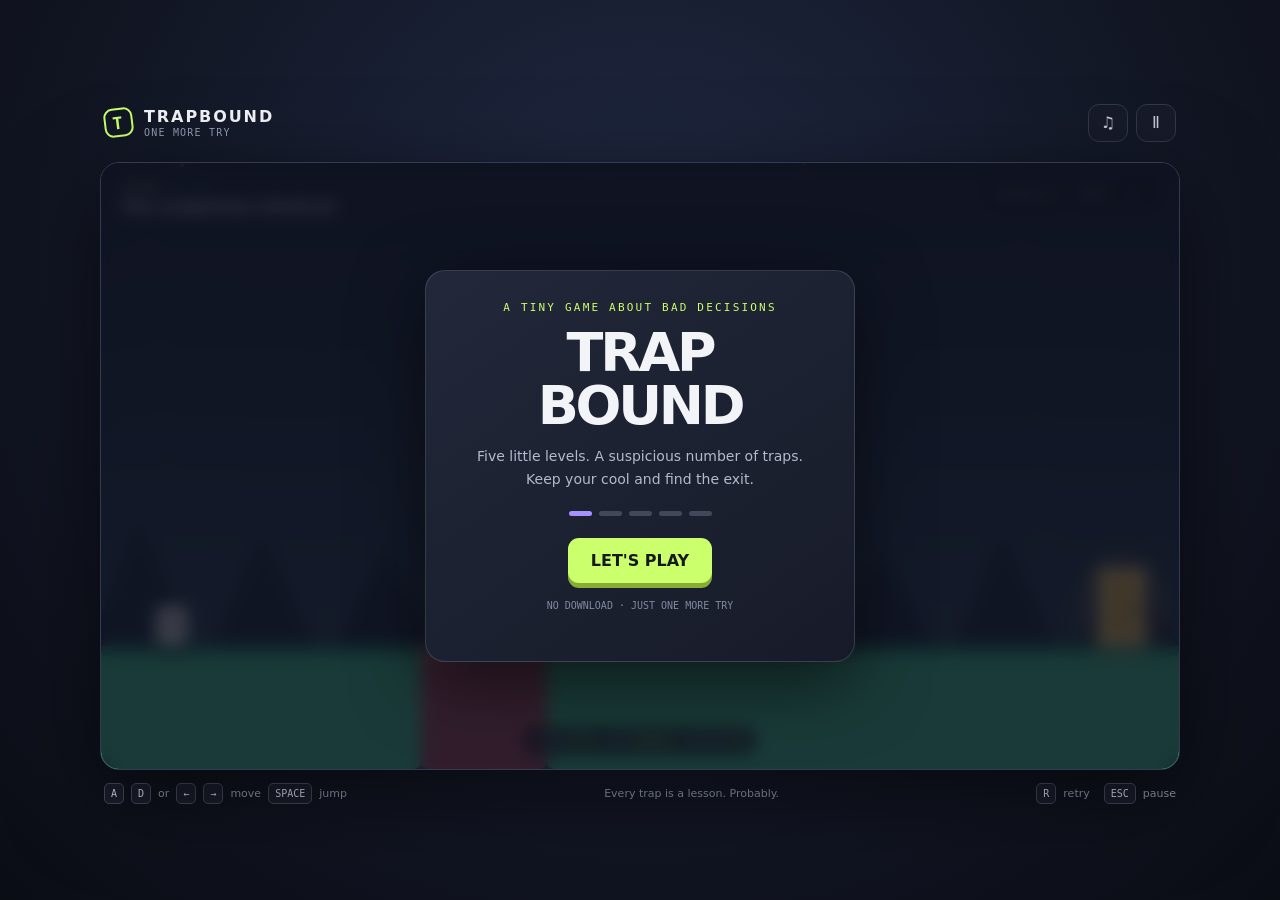
==== index.html @ 8f86c7db "Add Trapbound browser game" ====
<!doctype html>
<html lang="en">
<head>
  <meta charset="utf-8">
  <meta name="viewport" content="width=device-width,initial-scale=1,maximum-scale=1,user-scalable=no">
  <meta name="theme-color" content="#111525">
  <meta name="description" content="Trapbound is a fast, free-to-play platform game full of sneaky traps.">
  <title>Trapbound — one more try</title>
  <style>
    :root{color-scheme:dark;--bg:#10131f;--panel:#191e2e;--line:#30384c;--muted:#959db3;--white:#f3f4f8;--lime:#cbff6b;--coral:#ff7186;--purple:#a392ff}
    *{box-sizing:border-box}
    html,body{width:100%;height:100%;margin:0}
    body{overflow:hidden;background:radial-gradient(ellipse at 50% 30%,#202943 0,#111522 65%,#0b0d15 100%);color:var(--white);font-family:"Space Grotesk","Trebuchet MS",system-ui,sans-serif;display:flex;align-items:center;justify-content:center}
    button{font:inherit;color:inherit}
    .shell{width:min(1120px,100vw);padding:20px}
    .topbar{height:54px;display:flex;align-items:center;justify-content:space-between;margin:0 4px 12px}
    .brand{display:flex;align-items:center;gap:11px;font-size:16px;font-weight:700;letter-spacing:.12em}
    .brand-mark{width:29px;height:29px;border:2px solid var(--lime);border-radius:9px;display:grid;place-items:center;color:var(--lime);font-family:"DM Mono",monospace;font-size:17px;transform:rotate(-7deg)}
    .brand small{font:10px "DM Mono",monospace;color:var(--muted);letter-spacing:.12em;display:block;margin-top:1px}
    .top-actions{display:flex;gap:8px}
    .icon-button{height:38px;min-width:40px;border:1px solid var(--line);background:#171b29;border-radius:11px;cursor:pointer;color:#c4cadd;transition:.16s}
    .icon-button:hover{border-color:#68728b;color:white;transform:translateY(-1px)}
    .game-frame{position:relative;overflow:hidden;border:1px solid #343b50;border-radius:19px;background:#11182a;box-shadow:0 24px 90px #0008,0 1px #ffffff0c inset}
    canvas{display:block;width:100%;height:auto;aspect-ratio:16/9;touch-action:none}
    .hud{position:absolute;inset:0;pointer-events:none}
    .hud-top{position:absolute;top:17px;left:20px;right:20px;display:flex;align-items:flex-start;justify-content:space-between}
    .stage{font:11px "DM Mono",monospace;letter-spacing:.13em;color:var(--lime);text-transform:uppercase}
    .stage-name{font-size:16px;font-weight:700;margin-top:4px}
    .stats{display:flex;gap:8px}
    .stat{background:#111522bd;border:1px solid #ffffff1c;border-radius:10px;padding:7px 10px;font:11px "DM Mono",monospace;color:#b7bfd0}
    .stat b{color:var(--white);font-weight:500}
    .bottom-tip{position:absolute;bottom:14px;left:50%;transform:translateX(-50%);background:#111522a8;padding:7px 12px;border:1px solid #ffffff16;border-radius:99px;color:#b6bed0;font-size:11px;white-space:nowrap}
    .bottom-tip strong{color:var(--lime);font-weight:600}
    .overlay{position:absolute;inset:0;display:grid;place-items:center;background:#0d101bc9;backdrop-filter:blur(8px);padding:18px;transition:opacity .2s}
    .overlay.hidden{opacity:0;pointer-events:none}
    .card{width:min(430px,94%);padding:30px;border:1px solid #ffffff21;border-radius:20px;background:linear-gradient(145deg,#22283a,#171b29);box-shadow:0 20px 70px #0008;text-align:center}
    .eyebrow{font:11px "DM Mono",monospace;color:var(--lime);letter-spacing:.2em;text-transform:uppercase}
    .card h1{font-size:clamp(34px,7vw,54px);line-height:.98;letter-spacing:-.06em;margin:13px 0 12px}
    .card p{font-size:14px;color:#b2bacd;line-height:1.65;margin:0 auto 20px;max-width:330px}
    .primary{border:0;border-radius:11px;padding:13px 23px;background:var(--lime);color:#151a1d;font-weight:700;cursor:pointer;box-shadow:0 5px 0 #87ad37;transition:transform .12s,box-shadow .12s}
    .primary:hover{transform:translateY(-2px);box-shadow:0 7px 0 #87ad37}
    .primary:active{transform:translateY(3px);box-shadow:0 2px 0 #87ad37}
    .card-foot{margin-top:17px!important;font:10px "DM Mono",monospace!important;color:#818aa0!important}
    .progress{display:flex;gap:7px;justify-content:center;margin:18px 0 22px}
    .pip{width:23px;height:5px;border-radius:5px;background:#42485a}
    .pip.done{background:var(--lime)}
    .pip.active{background:var(--purple)}
    .controls{display:flex;justify-content:space-between;align-items:center;margin:13px 4px 0;color:#8e97aa;font-size:11px}
    .controls span{display:flex;gap:7px;align-items:center}
    kbd{font:10px "DM Mono",monospace;border:1px solid #43495a;background:#1a1e2c;border-radius:5px;padding:4px 6px;color:#d5d9e5}
    .mobile-controls{display:none}
    @media(max-width:700px){
      .shell{padding:10px}.topbar{margin:0 3px 8px;height:43px}.brand{font-size:13px}.brand-mark{width:26px;height:26px}.game-frame{border-radius:12px}.hud-top{top:9px;left:10px;right:10px}.stage-name{font-size:12px}.stage{font-size:9px}.stat{padding:5px 7px;font-size:9px}.bottom-tip{display:none}.controls{font-size:9px;margin-top:8px}.controls span:first-child{display:none}
      .mobile-controls{position:absolute;inset:auto 12px 10px;display:flex;justify-content:space-between;align-items:end;pointer-events:none}
      .pad{display:flex;gap:8px}.touch-btn{pointer-events:auto;touch-action:none;width:54px;height:50px;border:1px solid #ffffff4d;border-radius:15px;background:#111522a8;color:white;font-size:20px;display:grid;place-items:center;user-select:none}
      .touch-btn.jump{width:78px;height:58px;font-size:11px;font-weight:700;letter-spacing:.08em;color:var(--lime)}
      .card{padding:23px 19px}.overlay{padding:10px}
    }
    @media(max-height:520px){.shell{padding:6px 12px}.topbar{height:34px;margin-bottom:5px}.controls{display:none}.card{padding:17px}.card h1{font-size:36px}.card p{margin-bottom:12px}.game-frame{max-height:calc(100dvh - 52px)}canvas{max-height:calc(100dvh - 52px);width:auto;max-width:100%}}
  </style>
</head>
<body>
  <main class="shell">
    <header class="topbar">
      <div class="brand"><div class="brand-mark">T</div><div>TRAPBOUND<small>ONE MORE TRY</small></div></div>
      <div class="top-actions">
        <button class="icon-button" id="soundButton" aria-label="Toggle sound" title="Toggle sound">♫</button>
        <button class="icon-button" id="pauseButton" aria-label="Pause game" title="Pause">Ⅱ</button>
      </div>
    </header>
    <section class="game-frame" aria-label="Trapbound game">
      <canvas id="game" width="960" height="540" aria-label="Trapbound platform game"></canvas>
      <div class="hud">
        <div class="hud-top"><div><div class="stage" id="stageLabel"></div><div class="stage-name" id="stageName"></div></div>
          <div class="stats"><div class="stat">DEATHS <b id="deathCount">0</b></div><div class="stat">BEST <b id="bestTime">--:--</b></div></div>
        </div>
        <div class="bottom-tip">MOVE <strong>A D</strong> &nbsp; JUMP <strong>SPACE</strong> &nbsp; RESTART <strong>R</strong></div>
      </div>
      <div class="mobile-controls">
        <div class="pad"><button class="touch-btn" data-control="left" aria-label="Move left">‹</button><button class="touch-btn" data-control="right" aria-label="Move right">›</button></div>
        <button class="touch-btn jump" data-control="jump" aria-label="Jump">JUMP ↑</button>
      </div>
      <div class="overlay" id="overlay">
        <div class="card"><div class="eyebrow" id="eyebrow">A tiny game about bad decisions</div><h1 id="headline">TRAP<br>BOUND</h1><p id="description">Five little levels. A suspicious number of traps. Keep your cool and find the exit.</p>
          <div class="progress" id="progress"></div><button class="primary" id="playButton">LET'S PLAY</button><p class="card-foot" id="cardFoot">NO DOWNLOAD · JUST ONE MORE TRY</p>
        </div>
      </div>
    </section>
    <footer class="controls"><span><kbd>A</kbd><kbd>D</kbd> or <kbd>←</kbd><kbd>→</kbd> move <kbd>SPACE</kbd> jump</span><span>Every trap is a lesson. Probably.</span><span><kbd>R</kbd> retry &nbsp; <kbd>ESC</kbd> pause</span></footer>
  </main>
  <script>
  (() => {
    "use strict";
    const W=960,H=540,FLOOR=430,canvas=document.querySelector("#game"),ctx=canvas.getContext("2d");
    const ui={overlay:document.querySelector("#overlay"),eyebrow:document.querySelector("#eyebrow"),headline:document.querySelector("#headline"),description:document.querySelector("#description"),play:document.querySelector("#playButton"),foot:document.querySelector("#cardFoot"),progress:document.querySelector("#progress"),stage:document.querySelector("#stageLabel"),name:document.querySelector("#stageName"),deaths:document.querySelector("#deathCount"),best:document.querySelector("#bestTime"),sound:document.querySelector("#soundButton"),pause:document.querySelector("#pauseButton")};
    const C={ink:"#111525",lime:"#cbff6b",green:"#49d9a3",greenDark:"#249d79",coral:"#ff7186",gold:"#ffcc67",purple:"#a392ff",white:"#f3f4f8"};
    const make=(name,subtitle,platforms,spikes,trigger,trap,door=888)=>({name,subtitle,platforms:platforms.map(([x,y,w,h,t=false])=>({x,y,w,h,trap:t,gone:false})),spikes:spikes.map(([x,w])=>({x,y:FLOOR-17,w,h:17,hidden:true})),trigger,trap,door:{x:door,y:FLOOR-69,w:42,h:69},ceiling:null,triggered:false});
    const levels=[
      make("The suspicious shortcut","That bright bridge looks safe. Probably.",[[0,FLOOR,285,110],[285,FLOOR,112,110,true],[397,FLOOR,563,110]],[],265,"bridge"),
      make("Mind the quiet","The empty path is trying too hard.",[[0,FLOOR,W,110]],[[376,145]],320,"spikes"),
      make("Door with a head start","The exit is not as stationary as it looks.",[[0,FLOOR,W,110]],[],315,"runner",455),
      make("The long way down","Keep moving, but watch your feet.",[[0,FLOOR,265,110],[265,FLOOR,170,110,true],[470,FLOOR,490,110]],[[655,112]],290,"double"),
      make("One last trick","A good jump is worth more than good luck.",[[0,FLOOR,W,110]],[[240,112],[510,112]],210,"final")
    ];
    const keys=new Set(),touch=new Set(),particles=[];
    let levelIndex=0,player,mode="title",deaths=0,runStarted=0,elapsed=0,toast="",toastTime=0,shake=0,soundOn=true,audio=null,lastTime=0;
    let best=Number(localStorage.getItem("trapbound-best")||0),jumpQueued=false;
    const fmt=ms=>{if(!ms)return"--:--";const s=Math.floor(ms/1000);return`${String(Math.floor(s/60)).padStart(2,"0")}:${String(s%60).padStart(2,"0")}`};
    ui.best.textContent=fmt(best);
    const active=()=>levels[levelIndex];
    function resetLevel(){player={x:48,y:FLOOR-36,w:30,h:36,vy:0,ground:true,walk:0};const l=active();l.triggered=false;l.platforms.forEach(p=>p.gone=false);l.spikes.forEach(s=>s.hidden=true);l.door.x=l.trap==="runner"?455:888;l.ceiling=l.trap==="runner"?{x:465,y:67,w:235,h:22,vy:0}:null;toast="";toastTime=0}
    function start(){levelIndex=0;deaths=0;runStarted=performance.now();mode="playing";ui.overlay.classList.add("hidden");ui.pause.textContent="Ⅱ";resetLevel();syncHud()}
    function syncHud(){ui.stage.textContent=`STAGE ${levelIndex+1} / ${levels.length}`;ui.name.textContent=active().name;ui.deaths.textContent=deaths;ui.best.textContent=fmt(best);ui.progress.innerHTML=levels.map((_,i)=>`<span class="pip ${i<levelIndex?"done":i===levelIndex?"active":""}"></span>`).join("")}
    function panel(kind){mode=kind;ui.overlay.classList.remove("hidden");ui.progress.style.display=kind==="won"||kind==="title"?"flex":"none";if(kind==="title"){ui.eyebrow.textContent="A tiny game about bad decisions";ui.headline.innerHTML="TRAP<br>BOUND";ui.description.textContent="Five little levels. A suspicious number of traps. Keep your cool and find the exit.";ui.play.textContent="LET'S PLAY";ui.foot.textContent="NO DOWNLOAD · JUST ONE MORE TRY"}else if(kind==="paused"){ui.eyebrow.textContent="Take a breath";ui.headline.textContent="PAUSED";ui.description.textContent="The traps can wait. They are very patient.";ui.play.textContent="BACK TO IT";ui.foot.textContent="PRESS ESC TO RESUME"}else if(kind==="dead"){ui.eyebrow.textContent="The level wins this round";ui.headline.textContent="OOPS.";ui.description.textContent=toast||"A little more careful next time.";ui.play.textContent="TRY AGAIN";ui.foot.textContent="YOUR DEATHS ARE PART OF THE PLAN"}else{ui.eyebrow.textContent="Somehow, you made it";ui.headline.textContent="NICE WORK.";ui.description.textContent=`Five stages cleared in ${fmt(performance.now()-runStarted)}. Against all odds.`;ui.play.textContent="PLAY AGAIN";ui.foot.textContent="THE TRAPS WILL MISS YOU"}}
    function say(text,frames=130){toast=text;toastTime=frames}
    function overlap(a,b){return a.x<b.x+b.w&&a.x+a.w>b.x&&a.y<b.y+b.h&&a.y+a.h>b.y}
    function particle(x,y,color,count=12){for(let i=0;i<count;i++){const angle=Math.random()*Math.PI*2,speed=1+Math.random()*4;particles.push({x,y,vx:Math.cos(angle)*speed,vy:Math.sin(angle)*speed-1,size:2+Math.random()*4,color,life:35+Math.random()*28})}}
    function sound(freq=440,duration=.07,type="sine"){if(!soundOn)return;try{audio??=new(window.AudioContext||window.webkitAudioContext)();const o=audio.createOscillator(),g=audio.createGain();o.type=type;o.frequency.value=freq;g.gain.setValueAtTime(.045,audio.currentTime);g.gain.exponentialRampToValueAtTime(.001,audio.currentTime+duration);o.connect(g);g.connect(audio.destination);o.start();o.stop(audio.currentTime+duration)}catch(e){console.warn("Audio could not start:",e)}}
    function kill(text){if(mode!=="playing")return;mode="dead";deaths++;ui.deaths.textContent=deaths;say(text);shake=12;particle(player.x+15,player.y+18,C.coral,22);sound(115,.23,"sawtooth");panel("dead")}
    function trap(l){l.triggered=true;if(l.trap==="bridge"||l.trap==="double"){l.platforms.filter(p=>p.trap).forEach(p=>p.gone=true);say("The bridge was a decoy!");shake=5}if(["spikes","double","final"].includes(l.trap)){l.spikes.forEach(s=>s.hidden=false);say("Surprise! Find a way over.");particle(player.x+20,FLOOR,C.coral,15)}if(l.trap==="runner")say("The door is running away!");sound(245,.12,"square")}
    function next(){particle(player.x+15,player.y+18,C.lime,18);sound(660,.15);if(levelIndex===levels.length-1){const time=performance.now()-runStarted;if(!best||time<best){best=time;localStorage.setItem("trapbound-best",String(best))}syncHud();panel("won");return}levelIndex++;resetLevel();syncHud()}
    function update(dt){const l=active();if(mode!=="playing")return;const scale=dt/16.667,oldBottom=player.y+player.h;const left=keys.has("ArrowLeft")||keys.has("a")||touch.has("left"),right=keys.has("ArrowRight")||keys.has("d")||touch.has("right");let dir=Number(right)-Number(left);player.x=Math.max(0,Math.min(W-player.w,player.x+dir*5.1*scale));player.walk+=dir*scale;if((jumpQueued||keys.has(" ")||keys.has("ArrowUp")||keys.has("w")||touch.has("jump"))&&player.ground){player.vy=-14.6;player.ground=false;jumpQueued=false;sound(490,.06)}player.vy=Math.min(17,player.vy+.72*scale);player.y+=player.vy*scale;player.ground=false;
      if(!l.triggered&&player.x>l.trigger)trap(l);
      if(l.trap==="runner"&&l.triggered){l.door.x=Math.min(888,l.door.x+2.8*scale);l.ceiling.vy=Math.min(12,l.ceiling.vy+.45*scale);l.ceiling.y+=l.ceiling.vy*scale}
      for(const p of l.platforms){if(p.gone)continue;if(player.x+player.w>p.x&&player.x<p.x+p.w&&player.vy>=0&&oldBottom<=p.y+2&&player.y+player.h>=p.y){player.y=p.y-player.h;player.vy=0;player.ground=true}}
      for(const s of l.spikes)if(!s.hidden&&overlap(player,{x:s.x,y:s.y-13,w:s.w,h:s.h+13})){kill("Those spikes were very pointy.");break}
      if(l.ceiling&&overlap(player,l.ceiling))kill("The ceiling came down.");
      if(player.y>H+40)kill("The floor was definitely fake.");
      if(mode==="playing"&&overlap(player,l.door))next();
      if(toastTime>0)toastTime-=scale;
      for(let i=particles.length-1;i>=0;i--){const p=particles[i];p.x+=p.vx*scale;p.y+=p.vy*scale;p.vy+=.12*scale;p.life-=scale;if(p.life<=0)particles.splice(i,1)}
      shake=Math.max(0,shake-.55*scale)
    }
    function rounded(x,y,w,h,r,color){ctx.fillStyle=color;ctx.beginPath();ctx.roundRect(x,y,w,h,r);ctx.fill()}
    function render(){const l=active();ctx.save();if(shake)ctx.translate((Math.random()-.5)*shake,(Math.random()-.5)*shake);const bg=ctx.createLinearGradient(0,0,0,H);bg.addColorStop(0,"#18213c");bg.addColorStop(1,"#344e69");ctx.fillStyle=bg;ctx.fillRect(0,0,W,H);for(let i=0;i<48;i++){let x=(i*193+37)%W,y=(i*83+17)%365;ctx.globalAlpha=.22+(i%4)*.1;ctx.fillStyle="#d9e1ff";ctx.beginPath();ctx.arc(x,y,i%7===0?1.7:1,0,Math.PI*2);ctx.fill()}ctx.globalAlpha=1;
      // distant silhouettes
      ctx.fillStyle="#202d49";for(let x=-10;x<W;x+=110){ctx.beginPath();ctx.moveTo(x,FLOOR);ctx.lineTo(x+43,330+(x%4)*7);ctx.lineTo(x+91,FLOOR);ctx.fill()}
      ctx.fillStyle="#202a40";ctx.fillRect(0,FLOOR+37,W,H-FLOOR-37);
      for(const p of l.platforms){if(p.gone)continue;rounded(p.x,p.y,p.w,p.h,7,p.trap?"#bc536e":C.green);rounded(p.x,p.y,p.w,9,5,p.trap?"#ff8790":C.greenDark);for(let x=p.x+18;x<p.x+p.w-6;x+=29){ctx.fillStyle="#dcfff1";ctx.globalAlpha=.55;ctx.beginPath();ctx.arc(x,p.y+5,1.5,0,Math.PI*2);ctx.fill()}ctx.globalAlpha=1}
      for(const s of l.spikes){if(s.hidden)continue;ctx.fillStyle="#b44866";ctx.fillRect(s.x,s.y,s.w,s.h+2);ctx.fillStyle=C.coral;for(let x=s.x;x<s.x+s.w;x+=22){ctx.beginPath();ctx.moveTo(x,s.y+2);ctx.lineTo(x+11,s.y-16);ctx.lineTo(Math.min(x+22,s.x+s.w),s.y+2);ctx.fill()}}
      if(l.ceiling){rounded(l.ceiling.x,l.ceiling.y,l.ceiling.w,l.ceiling.h,5,"#be5d75");rounded(l.ceiling.x,l.ceiling.y,l.ceiling.w,5,3,C.coral)}
      const d=l.door;ctx.globalAlpha=.18;ctx.fillStyle=C.gold;ctx.beginPath();ctx.ellipse(d.x+d.w/2,d.y+d.h/2,d.w*.95,d.h*.72,0,0,Math.PI*2);ctx.fill();ctx.globalAlpha=1;rounded(d.x,d.y,d.w,d.h,12,C.gold);ctx.strokeStyle="#fff1c0";ctx.lineWidth=3;ctx.strokeRect(d.x+1.5,d.y+1.5,d.w-3,d.h-3);ctx.fillStyle="#664e39";ctx.beginPath();ctx.arc(d.x+d.w-10,d.y+d.h/2+4,3,0,Math.PI*2);ctx.fill();
      const bob=player.ground&&player.walk?Math.sin(elapsed*.017)*2:0;ctx.fillStyle="#0e1424";ctx.globalAlpha=.4;ctx.beginPath();ctx.ellipse(player.x+15,FLOOR+5,17,4,0,0,Math.PI*2);ctx.fill();ctx.globalAlpha=1;rounded(player.x,player.y+bob,player.w,player.h,9,C.white);rounded(player.x,player.y+bob,player.w,player.h,9,"#9eacca");rounded(player.x+2,player.y+bob+2,player.w-4,player.h-4,7,C.white);ctx.fillStyle="#202941";ctx.beginPath();ctx.arc(player.x+10,player.y+bob+14,2.2,0,Math.PI*2);ctx.arc(player.x+21,player.y+bob+14,2.2,0,Math.PI*2);ctx.fill();ctx.strokeStyle="#202941";ctx.lineWidth=1.6;ctx.beginPath();ctx.arc(player.x+15,player.y+bob+17,5,.15,Math.PI-.15);ctx.stroke();
      for(const p of particles){ctx.globalAlpha=Math.max(0,p.life/45);ctx.fillStyle=p.color;ctx.beginPath();ctx.arc(p.x,p.y,p.size,0,Math.PI*2);ctx.fill()}ctx.globalAlpha=1;
      if(toastTime>0&&toast&&mode==="playing"){ctx.font="600 14px 'Space Grotesk',sans-serif";const width=ctx.measureText(toast).width+34;rounded(W/2-width/2,104,width,39,18,"#ae506be8");ctx.fillStyle="white";ctx.textAlign="center";ctx.fillText(toast,W/2,129)}
      ctx.restore();elapsed+=16.67}
    function frame(now){const dt=Math.min(34,now-(lastTime||now));lastTime=now;update(dt);render();requestAnimationFrame(frame)}
    document.addEventListener("keydown",e=>{if(["ArrowLeft","ArrowRight","ArrowUp"," ","Escape"].includes(e.key))e.preventDefault();const key=e.key.toLowerCase();keys.add(key);if(key==="r"){if(mode==="dead")resetLevel();else if(mode==="playing")resetLevel();else if(mode==="won"||mode==="title")start()}if(key==="escape"){if(mode==="playing")panel("paused");else if(mode==="paused"){mode="playing";ui.overlay.classList.add("hidden")}}});
    document.addEventListener("keyup",e=>keys.delete(e.key.toLowerCase()));
    ui.play.addEventListener("click",()=>{if(mode==="paused"){mode="playing";ui.overlay.classList.add("hidden")}else if(mode==="dead"){resetLevel();mode="playing";ui.overlay.classList.add("hidden")}else start()});
    ui.pause.addEventListener("click",()=>{if(mode==="playing")panel("paused");else if(mode==="paused"){mode="playing";ui.overlay.classList.add("hidden")}});
    ui.sound.addEventListener("click",()=>{soundOn=!soundOn;ui.sound.textContent=soundOn?"♫":"×";ui.sound.setAttribute("aria-label",soundOn?"Mute sound":"Enable sound")});
    document.querySelectorAll(".touch-btn").forEach(b=>{const control=b.dataset.control;const down=e=>{e.preventDefault();b.setPointerCapture?.(e.pointerId);touch.add(control);if(control==="jump")jumpQueued=true};const up=e=>{e.preventDefault();touch.delete(control)};b.addEventListener("pointerdown",down);b.addEventListener("pointerup",up);b.addEventListener("pointercancel",up);b.addEventListener("lostpointercapture",up)});
    resetLevel();syncHud();requestAnimationFrame(frame);
  })();
  </script>
</body>
</html>
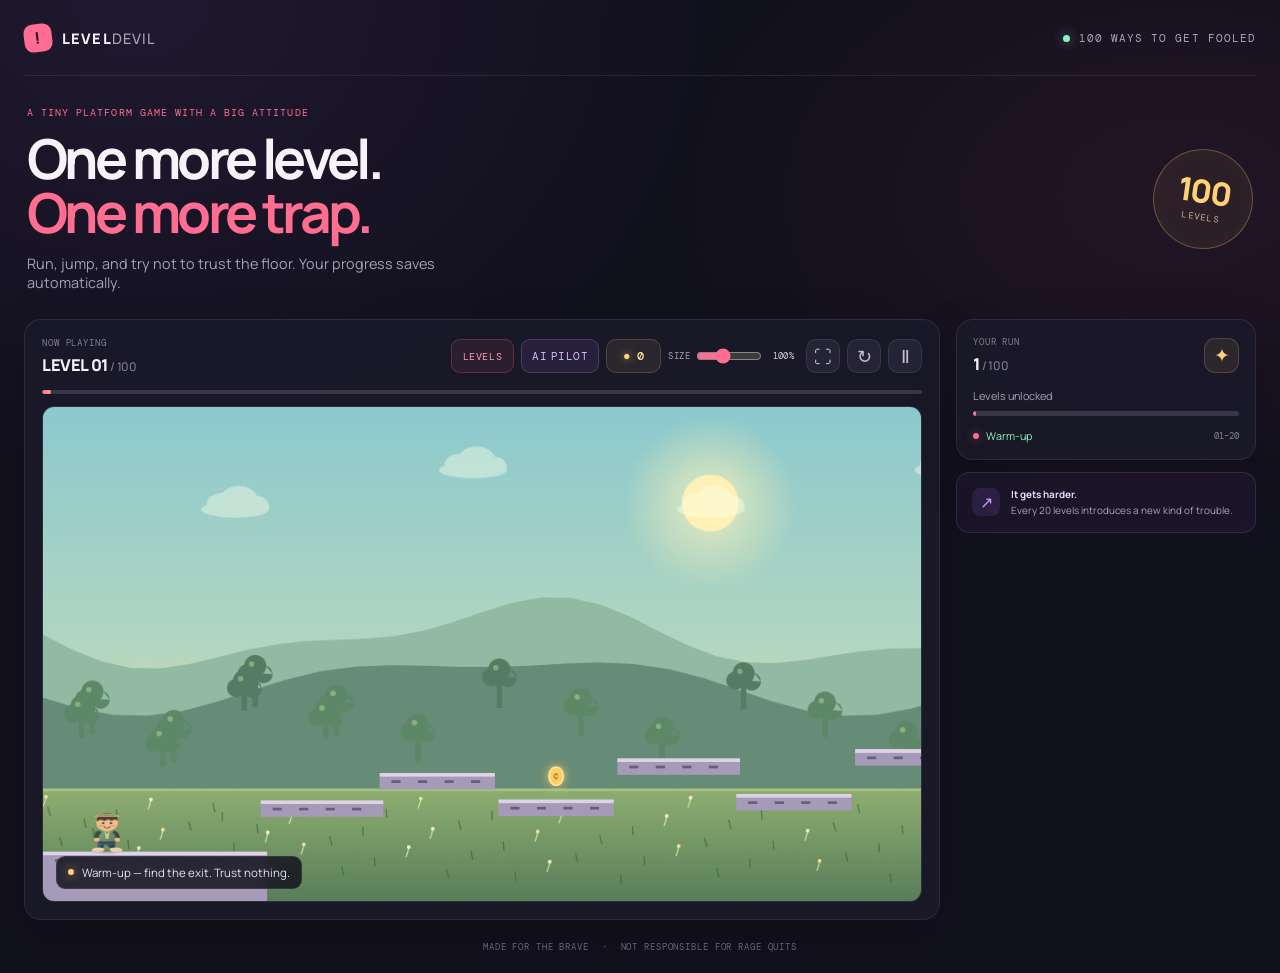
==== commit 4a528242: "add AI" ====
--- a/index.html
+++ b/index.html
@@ -1,158 +1,122 @@
 <!doctype html>
 <html lang="en">
-<head>
-  <meta charset="utf-8">
-  <meta name="viewport" content="width=device-width,initial-scale=1,maximum-scale=1,user-scalable=no">
-  <meta name="theme-color" content="#111525">
-  <meta name="description" content="Trapbound is a fast, free-to-play platform game full of sneaky traps.">
-  <title>Trapbound — one more try</title>
-  <style>
-    :root{color-scheme:dark;--bg:#10131f;--panel:#191e2e;--line:#30384c;--muted:#959db3;--white:#f3f4f8;--lime:#cbff6b;--coral:#ff7186;--purple:#a392ff}
-    *{box-sizing:border-box}
-    html,body{width:100%;height:100%;margin:0}
-    body{overflow:hidden;background:radial-gradient(ellipse at 50% 30%,#202943 0,#111522 65%,#0b0d15 100%);color:var(--white);font-family:"Space Grotesk","Trebuchet MS",system-ui,sans-serif;display:flex;align-items:center;justify-content:center}
-    button{font:inherit;color:inherit}
-    .shell{width:min(1120px,100vw);padding:20px}
-    .topbar{height:54px;display:flex;align-items:center;justify-content:space-between;margin:0 4px 12px}
-    .brand{display:flex;align-items:center;gap:11px;font-size:16px;font-weight:700;letter-spacing:.12em}
-    .brand-mark{width:29px;height:29px;border:2px solid var(--lime);border-radius:9px;display:grid;place-items:center;color:var(--lime);font-family:"DM Mono",monospace;font-size:17px;transform:rotate(-7deg)}
-    .brand small{font:10px "DM Mono",monospace;color:var(--muted);letter-spacing:.12em;display:block;margin-top:1px}
-    .top-actions{display:flex;gap:8px}
-    .icon-button{height:38px;min-width:40px;border:1px solid var(--line);background:#171b29;border-radius:11px;cursor:pointer;color:#c4cadd;transition:.16s}
-    .icon-button:hover{border-color:#68728b;color:white;transform:translateY(-1px)}
-    .game-frame{position:relative;overflow:hidden;border:1px solid #343b50;border-radius:19px;background:#11182a;box-shadow:0 24px 90px #0008,0 1px #ffffff0c inset}
-    canvas{display:block;width:100%;height:auto;aspect-ratio:16/9;touch-action:none}
-    .hud{position:absolute;inset:0;pointer-events:none}
-    .hud-top{position:absolute;top:17px;left:20px;right:20px;display:flex;align-items:flex-start;justify-content:space-between}
-    .stage{font:11px "DM Mono",monospace;letter-spacing:.13em;color:var(--lime);text-transform:uppercase}
-    .stage-name{font-size:16px;font-weight:700;margin-top:4px}
-    .stats{display:flex;gap:8px}
-    .stat{background:#111522bd;border:1px solid #ffffff1c;border-radius:10px;padding:7px 10px;font:11px "DM Mono",monospace;color:#b7bfd0}
-    .stat b{color:var(--white);font-weight:500}
-    .bottom-tip{position:absolute;bottom:14px;left:50%;transform:translateX(-50%);background:#111522a8;padding:7px 12px;border:1px solid #ffffff16;border-radius:99px;color:#b6bed0;font-size:11px;white-space:nowrap}
-    .bottom-tip strong{color:var(--lime);font-weight:600}
-    .overlay{position:absolute;inset:0;display:grid;place-items:center;background:#0d101bc9;backdrop-filter:blur(8px);padding:18px;transition:opacity .2s}
-    .overlay.hidden{opacity:0;pointer-events:none}
-    .card{width:min(430px,94%);padding:30px;border:1px solid #ffffff21;border-radius:20px;background:linear-gradient(145deg,#22283a,#171b29);box-shadow:0 20px 70px #0008;text-align:center}
-    .eyebrow{font:11px "DM Mono",monospace;color:var(--lime);letter-spacing:.2em;text-transform:uppercase}
-    .card h1{font-size:clamp(34px,7vw,54px);line-height:.98;letter-spacing:-.06em;margin:13px 0 12px}
-    .card p{font-size:14px;color:#b2bacd;line-height:1.65;margin:0 auto 20px;max-width:330px}
-    .primary{border:0;border-radius:11px;padding:13px 23px;background:var(--lime);color:#151a1d;font-weight:700;cursor:pointer;box-shadow:0 5px 0 #87ad37;transition:transform .12s,box-shadow .12s}
-    .primary:hover{transform:translateY(-2px);box-shadow:0 7px 0 #87ad37}
-    .primary:active{transform:translateY(3px);box-shadow:0 2px 0 #87ad37}
-    .card-foot{margin-top:17px!important;font:10px "DM Mono",monospace!important;color:#818aa0!important}
-    .progress{display:flex;gap:7px;justify-content:center;margin:18px 0 22px}
-    .pip{width:23px;height:5px;border-radius:5px;background:#42485a}
-    .pip.done{background:var(--lime)}
-    .pip.active{background:var(--purple)}
-    .controls{display:flex;justify-content:space-between;align-items:center;margin:13px 4px 0;color:#8e97aa;font-size:11px}
-    .controls span{display:flex;gap:7px;align-items:center}
-    kbd{font:10px "DM Mono",monospace;border:1px solid #43495a;background:#1a1e2c;border-radius:5px;padding:4px 6px;color:#d5d9e5}
-    .mobile-controls{display:none}
-    @media(max-width:700px){
-      .shell{padding:10px}.topbar{margin:0 3px 8px;height:43px}.brand{font-size:13px}.brand-mark{width:26px;height:26px}.game-frame{border-radius:12px}.hud-top{top:9px;left:10px;right:10px}.stage-name{font-size:12px}.stage{font-size:9px}.stat{padding:5px 7px;font-size:9px}.bottom-tip{display:none}.controls{font-size:9px;margin-top:8px}.controls span:first-child{display:none}
-      .mobile-controls{position:absolute;inset:auto 12px 10px;display:flex;justify-content:space-between;align-items:end;pointer-events:none}
-      .pad{display:flex;gap:8px}.touch-btn{pointer-events:auto;touch-action:none;width:54px;height:50px;border:1px solid #ffffff4d;border-radius:15px;background:#111522a8;color:white;font-size:20px;display:grid;place-items:center;user-select:none}
-      .touch-btn.jump{width:78px;height:58px;font-size:11px;font-weight:700;letter-spacing:.08em;color:var(--lime)}
-      .card{padding:23px 19px}.overlay{padding:10px}
-    }
-    @media(max-height:520px){.shell{padding:6px 12px}.topbar{height:34px;margin-bottom:5px}.controls{display:none}.card{padding:17px}.card h1{font-size:36px}.card p{margin-bottom:12px}.game-frame{max-height:calc(100dvh - 52px)}canvas{max-height:calc(100dvh - 52px);width:auto;max-width:100%}}
-  </style>
-</head>
-<body>
-  <main class="shell">
-    <header class="topbar">
-      <div class="brand"><div class="brand-mark">T</div><div>TRAPBOUND<small>ONE MORE TRY</small></div></div>
-      <div class="top-actions">
-        <button class="icon-button" id="soundButton" aria-label="Toggle sound" title="Toggle sound">♫</button>
-        <button class="icon-button" id="pauseButton" aria-label="Pause game" title="Pause">Ⅱ</button>
-      </div>
-    </header>
-    <section class="game-frame" aria-label="Trapbound game">
-      <canvas id="game" width="960" height="540" aria-label="Trapbound platform game"></canvas>
-      <div class="hud">
-        <div class="hud-top"><div><div class="stage" id="stageLabel"></div><div class="stage-name" id="stageName"></div></div>
-          <div class="stats"><div class="stat">DEATHS <b id="deathCount">0</b></div><div class="stat">BEST <b id="bestTime">--:--</b></div></div>
+  <head>
+    <meta charset="UTF-8" />
+    <meta name="viewport" content="width=device-width, initial-scale=1" />
+    <meta name="theme-color" content="#11101d" />
+    <meta
+      name="description"
+      content="Dodge the devil's traps, master 100 platforming levels, and make it to the exit."
+    />
+    <title>Level Devil — 100 trap-filled levels</title>
+    <link rel="stylesheet" href="style.css?v=3" />
+  </head>
+  <body>
+    <main class="app">
+      <header class="topbar">
+        <a class="brand" href="#" aria-label="Level Devil home">
+          <span class="brand-mark" aria-hidden="true">!</span>
+          <span>LEVEL<span class="brand-light">DEVIL</span></span>
+        </a>
+        <div class="topbar-note"><span class="live-dot"></span> 100 ways to get fooled</div>
+      </header>
+
+      <section class="intro">
+        <div>
+          <p class="eyebrow">A tiny platform game with a big attitude</p>
+          <h1>One more level.<br /><span>One more trap.</span></h1>
+          <p class="intro-copy">Run, jump, and try not to trust the floor. Your progress saves automatically.</p>
         </div>
-        <div class="bottom-tip">MOVE <strong>A D</strong> &nbsp; JUMP <strong>SPACE</strong> &nbsp; RESTART <strong>R</strong></div>
-      </div>
-      <div class="mobile-controls">
-        <div class="pad"><button class="touch-btn" data-control="left" aria-label="Move left">‹</button><button class="touch-btn" data-control="right" aria-label="Move right">›</button></div>
-        <button class="touch-btn jump" data-control="jump" aria-label="Jump">JUMP ↑</button>
-      </div>
-      <div class="overlay" id="overlay">
-        <div class="card"><div class="eyebrow" id="eyebrow">A tiny game about bad decisions</div><h1 id="headline">TRAP<br>BOUND</h1><p id="description">Five little levels. A suspicious number of traps. Keep your cool and find the exit.</p>
-          <div class="progress" id="progress"></div><button class="primary" id="playButton">LET'S PLAY</button><p class="card-foot" id="cardFoot">NO DOWNLOAD · JUST ONE MORE TRY</p>
+        <div class="intro-badge" aria-label="100 levels">
+          <span>100</span>
+          <small>LEVELS</small>
         </div>
-      </div>
-    </section>
-    <footer class="controls"><span><kbd>A</kbd><kbd>D</kbd> or <kbd>←</kbd><kbd>→</kbd> move <kbd>SPACE</kbd> jump</span><span>Every trap is a lesson. Probably.</span><span><kbd>R</kbd> retry &nbsp; <kbd>ESC</kbd> pause</span></footer>
-  </main>
-  <script>
-  (() => {
-    "use strict";
-    const W=960,H=540,FLOOR=430,canvas=document.querySelector("#game"),ctx=canvas.getContext("2d");
-    const ui={overlay:document.querySelector("#overlay"),eyebrow:document.querySelector("#eyebrow"),headline:document.querySelector("#headline"),description:document.querySelector("#description"),play:document.querySelector("#playButton"),foot:document.querySelector("#cardFoot"),progress:document.querySelector("#progress"),stage:document.querySelector("#stageLabel"),name:document.querySelector("#stageName"),deaths:document.querySelector("#deathCount"),best:document.querySelector("#bestTime"),sound:document.querySelector("#soundButton"),pause:document.querySelector("#pauseButton")};
-    const C={ink:"#111525",lime:"#cbff6b",green:"#49d9a3",greenDark:"#249d79",coral:"#ff7186",gold:"#ffcc67",purple:"#a392ff",white:"#f3f4f8"};
-    const make=(name,subtitle,platforms,spikes,trigger,trap,door=888)=>({name,subtitle,platforms:platforms.map(([x,y,w,h,t=false])=>({x,y,w,h,trap:t,gone:false})),spikes:spikes.map(([x,w])=>({x,y:FLOOR-17,w,h:17,hidden:true})),trigger,trap,door:{x:door,y:FLOOR-69,w:42,h:69},ceiling:null,triggered:false});
-    const levels=[
-      make("The suspicious shortcut","That bright bridge looks safe. Probably.",[[0,FLOOR,285,110],[285,FLOOR,112,110,true],[397,FLOOR,563,110]],[],265,"bridge"),
-      make("Mind the quiet","The empty path is trying too hard.",[[0,FLOOR,W,110]],[[376,145]],320,"spikes"),
-      make("Door with a head start","The exit is not as stationary as it looks.",[[0,FLOOR,W,110]],[],315,"runner",455),
-      make("The long way down","Keep moving, but watch your feet.",[[0,FLOOR,265,110],[265,FLOOR,170,110,true],[470,FLOOR,490,110]],[[655,112]],290,"double"),
-      make("One last trick","A good jump is worth more than good luck.",[[0,FLOOR,W,110]],[[240,112],[510,112]],210,"final")
-    ];
-    const keys=new Set(),touch=new Set(),particles=[];
-    let levelIndex=0,player,mode="title",deaths=0,runStarted=0,elapsed=0,toast="",toastTime=0,shake=0,soundOn=true,audio=null,lastTime=0;
-    let best=Number(localStorage.getItem("trapbound-best")||0),jumpQueued=false;
-    const fmt=ms=>{if(!ms)return"--:--";const s=Math.floor(ms/1000);return`${String(Math.floor(s/60)).padStart(2,"0")}:${String(s%60).padStart(2,"0")}`};
-    ui.best.textContent=fmt(best);
-    const active=()=>levels[levelIndex];
-    function resetLevel(){player={x:48,y:FLOOR-36,w:30,h:36,vy:0,ground:true,walk:0};const l=active();l.triggered=false;l.platforms.forEach(p=>p.gone=false);l.spikes.forEach(s=>s.hidden=true);l.door.x=l.trap==="runner"?455:888;l.ceiling=l.trap==="runner"?{x:465,y:67,w:235,h:22,vy:0}:null;toast="";toastTime=0}
-    function start(){levelIndex=0;deaths=0;runStarted=performance.now();mode="playing";ui.overlay.classList.add("hidden");ui.pause.textContent="Ⅱ";resetLevel();syncHud()}
-    function syncHud(){ui.stage.textContent=`STAGE ${levelIndex+1} / ${levels.length}`;ui.name.textContent=active().name;ui.deaths.textContent=deaths;ui.best.textContent=fmt(best);ui.progress.innerHTML=levels.map((_,i)=>`<span class="pip ${i<levelIndex?"done":i===levelIndex?"active":""}"></span>`).join("")}
-    function panel(kind){mode=kind;ui.overlay.classList.remove("hidden");ui.progress.style.display=kind==="won"||kind==="title"?"flex":"none";if(kind==="title"){ui.eyebrow.textContent="A tiny game about bad decisions";ui.headline.innerHTML="TRAP<br>BOUND";ui.description.textContent="Five little levels. A suspicious number of traps. Keep your cool and find the exit.";ui.play.textContent="LET'S PLAY";ui.foot.textContent="NO DOWNLOAD · JUST ONE MORE TRY"}else if(kind==="paused"){ui.eyebrow.textContent="Take a breath";ui.headline.textContent="PAUSED";ui.description.textContent="The traps can wait. They are very patient.";ui.play.textContent="BACK TO IT";ui.foot.textContent="PRESS ESC TO RESUME"}else if(kind==="dead"){ui.eyebrow.textContent="The level wins this round";ui.headline.textContent="OOPS.";ui.description.textContent=toast||"A little more careful next time.";ui.play.textContent="TRY AGAIN";ui.foot.textContent="YOUR DEATHS ARE PART OF THE PLAN"}else{ui.eyebrow.textContent="Somehow, you made it";ui.headline.textContent="NICE WORK.";ui.description.textContent=`Five stages cleared in ${fmt(performance.now()-runStarted)}. Against all odds.`;ui.play.textContent="PLAY AGAIN";ui.foot.textContent="THE TRAPS WILL MISS YOU"}}
-    function say(text,frames=130){toast=text;toastTime=frames}
-    function overlap(a,b){return a.x<b.x+b.w&&a.x+a.w>b.x&&a.y<b.y+b.h&&a.y+a.h>b.y}
-    function particle(x,y,color,count=12){for(let i=0;i<count;i++){const angle=Math.random()*Math.PI*2,speed=1+Math.random()*4;particles.push({x,y,vx:Math.cos(angle)*speed,vy:Math.sin(angle)*speed-1,size:2+Math.random()*4,color,life:35+Math.random()*28})}}
-    function sound(freq=440,duration=.07,type="sine"){if(!soundOn)return;try{audio??=new(window.AudioContext||window.webkitAudioContext)();const o=audio.createOscillator(),g=audio.createGain();o.type=type;o.frequency.value=freq;g.gain.setValueAtTime(.045,audio.currentTime);g.gain.exponentialRampToValueAtTime(.001,audio.currentTime+duration);o.connect(g);g.connect(audio.destination);o.start();o.stop(audio.currentTime+duration)}catch(e){console.warn("Audio could not start:",e)}}
-    function kill(text){if(mode!=="playing")return;mode="dead";deaths++;ui.deaths.textContent=deaths;say(text);shake=12;particle(player.x+15,player.y+18,C.coral,22);sound(115,.23,"sawtooth");panel("dead")}
-    function trap(l){l.triggered=true;if(l.trap==="bridge"||l.trap==="double"){l.platforms.filter(p=>p.trap).forEach(p=>p.gone=true);say("The bridge was a decoy!");shake=5}if(["spikes","double","final"].includes(l.trap)){l.spikes.forEach(s=>s.hidden=false);say("Surprise! Find a way over.");particle(player.x+20,FLOOR,C.coral,15)}if(l.trap==="runner")say("The door is running away!");sound(245,.12,"square")}
-    function next(){particle(player.x+15,player.y+18,C.lime,18);sound(660,.15);if(levelIndex===levels.length-1){const time=performance.now()-runStarted;if(!best||time<best){best=time;localStorage.setItem("trapbound-best",String(best))}syncHud();panel("won");return}levelIndex++;resetLevel();syncHud()}
-    function update(dt){const l=active();if(mode!=="playing")return;const scale=dt/16.667,oldBottom=player.y+player.h;const left=keys.has("ArrowLeft")||keys.has("a")||touch.has("left"),right=keys.has("ArrowRight")||keys.has("d")||touch.has("right");let dir=Number(right)-Number(left);player.x=Math.max(0,Math.min(W-player.w,player.x+dir*5.1*scale));player.walk+=dir*scale;if((jumpQueued||keys.has(" ")||keys.has("ArrowUp")||keys.has("w")||touch.has("jump"))&&player.ground){player.vy=-14.6;player.ground=false;jumpQueued=false;sound(490,.06)}player.vy=Math.min(17,player.vy+.72*scale);player.y+=player.vy*scale;player.ground=false;
-      if(!l.triggered&&player.x>l.trigger)trap(l);
-      if(l.trap==="runner"&&l.triggered){l.door.x=Math.min(888,l.door.x+2.8*scale);l.ceiling.vy=Math.min(12,l.ceiling.vy+.45*scale);l.ceiling.y+=l.ceiling.vy*scale}
-      for(const p of l.platforms){if(p.gone)continue;if(player.x+player.w>p.x&&player.x<p.x+p.w&&player.vy>=0&&oldBottom<=p.y+2&&player.y+player.h>=p.y){player.y=p.y-player.h;player.vy=0;player.ground=true}}
-      for(const s of l.spikes)if(!s.hidden&&overlap(player,{x:s.x,y:s.y-13,w:s.w,h:s.h+13})){kill("Those spikes were very pointy.");break}
-      if(l.ceiling&&overlap(player,l.ceiling))kill("The ceiling came down.");
-      if(player.y>H+40)kill("The floor was definitely fake.");
-      if(mode==="playing"&&overlap(player,l.door))next();
-      if(toastTime>0)toastTime-=scale;
-      for(let i=particles.length-1;i>=0;i--){const p=particles[i];p.x+=p.vx*scale;p.y+=p.vy*scale;p.vy+=.12*scale;p.life-=scale;if(p.life<=0)particles.splice(i,1)}
-      shake=Math.max(0,shake-.55*scale)
-    }
-    function rounded(x,y,w,h,r,color){ctx.fillStyle=color;ctx.beginPath();ctx.roundRect(x,y,w,h,r);ctx.fill()}
-    function render(){const l=active();ctx.save();if(shake)ctx.translate((Math.random()-.5)*shake,(Math.random()-.5)*shake);const bg=ctx.createLinearGradient(0,0,0,H);bg.addColorStop(0,"#18213c");bg.addColorStop(1,"#344e69");ctx.fillStyle=bg;ctx.fillRect(0,0,W,H);for(let i=0;i<48;i++){let x=(i*193+37)%W,y=(i*83+17)%365;ctx.globalAlpha=.22+(i%4)*.1;ctx.fillStyle="#d9e1ff";ctx.beginPath();ctx.arc(x,y,i%7===0?1.7:1,0,Math.PI*2);ctx.fill()}ctx.globalAlpha=1;
-      // distant silhouettes
-      ctx.fillStyle="#202d49";for(let x=-10;x<W;x+=110){ctx.beginPath();ctx.moveTo(x,FLOOR);ctx.lineTo(x+43,330+(x%4)*7);ctx.lineTo(x+91,FLOOR);ctx.fill()}
-      ctx.fillStyle="#202a40";ctx.fillRect(0,FLOOR+37,W,H-FLOOR-37);
-      for(const p of l.platforms){if(p.gone)continue;rounded(p.x,p.y,p.w,p.h,7,p.trap?"#bc536e":C.green);rounded(p.x,p.y,p.w,9,5,p.trap?"#ff8790":C.greenDark);for(let x=p.x+18;x<p.x+p.w-6;x+=29){ctx.fillStyle="#dcfff1";ctx.globalAlpha=.55;ctx.beginPath();ctx.arc(x,p.y+5,1.5,0,Math.PI*2);ctx.fill()}ctx.globalAlpha=1}
-      for(const s of l.spikes){if(s.hidden)continue;ctx.fillStyle="#b44866";ctx.fillRect(s.x,s.y,s.w,s.h+2);ctx.fillStyle=C.coral;for(let x=s.x;x<s.x+s.w;x+=22){ctx.beginPath();ctx.moveTo(x,s.y+2);ctx.lineTo(x+11,s.y-16);ctx.lineTo(Math.min(x+22,s.x+s.w),s.y+2);ctx.fill()}}
-      if(l.ceiling){rounded(l.ceiling.x,l.ceiling.y,l.ceiling.w,l.ceiling.h,5,"#be5d75");rounded(l.ceiling.x,l.ceiling.y,l.ceiling.w,5,3,C.coral)}
-      const d=l.door;ctx.globalAlpha=.18;ctx.fillStyle=C.gold;ctx.beginPath();ctx.ellipse(d.x+d.w/2,d.y+d.h/2,d.w*.95,d.h*.72,0,0,Math.PI*2);ctx.fill();ctx.globalAlpha=1;rounded(d.x,d.y,d.w,d.h,12,C.gold);ctx.strokeStyle="#fff1c0";ctx.lineWidth=3;ctx.strokeRect(d.x+1.5,d.y+1.5,d.w-3,d.h-3);ctx.fillStyle="#664e39";ctx.beginPath();ctx.arc(d.x+d.w-10,d.y+d.h/2+4,3,0,Math.PI*2);ctx.fill();
-      const bob=player.ground&&player.walk?Math.sin(elapsed*.017)*2:0;ctx.fillStyle="#0e1424";ctx.globalAlpha=.4;ctx.beginPath();ctx.ellipse(player.x+15,FLOOR+5,17,4,0,0,Math.PI*2);ctx.fill();ctx.globalAlpha=1;rounded(player.x,player.y+bob,player.w,player.h,9,C.white);rounded(player.x,player.y+bob,player.w,player.h,9,"#9eacca");rounded(player.x+2,player.y+bob+2,player.w-4,player.h-4,7,C.white);ctx.fillStyle="#202941";ctx.beginPath();ctx.arc(player.x+10,player.y+bob+14,2.2,0,Math.PI*2);ctx.arc(player.x+21,player.y+bob+14,2.2,0,Math.PI*2);ctx.fill();ctx.strokeStyle="#202941";ctx.lineWidth=1.6;ctx.beginPath();ctx.arc(player.x+15,player.y+bob+17,5,.15,Math.PI-.15);ctx.stroke();
-      for(const p of particles){ctx.globalAlpha=Math.max(0,p.life/45);ctx.fillStyle=p.color;ctx.beginPath();ctx.arc(p.x,p.y,p.size,0,Math.PI*2);ctx.fill()}ctx.globalAlpha=1;
-      if(toastTime>0&&toast&&mode==="playing"){ctx.font="600 14px 'Space Grotesk',sans-serif";const width=ctx.measureText(toast).width+34;rounded(W/2-width/2,104,width,39,18,"#ae506be8");ctx.fillStyle="white";ctx.textAlign="center";ctx.fillText(toast,W/2,129)}
-      ctx.restore();elapsed+=16.67}
-    function frame(now){const dt=Math.min(34,now-(lastTime||now));lastTime=now;update(dt);render();requestAnimationFrame(frame)}
-    document.addEventListener("keydown",e=>{if(["ArrowLeft","ArrowRight","ArrowUp"," ","Escape"].includes(e.key))e.preventDefault();const key=e.key.toLowerCase();keys.add(key);if(key==="r"){if(mode==="dead")resetLevel();else if(mode==="playing")resetLevel();else if(mode==="won"||mode==="title")start()}if(key==="escape"){if(mode==="playing")panel("paused");else if(mode==="paused"){mode="playing";ui.overlay.classList.add("hidden")}}});
-    document.addEventListener("keyup",e=>keys.delete(e.key.toLowerCase()));
-    ui.play.addEventListener("click",()=>{if(mode==="paused"){mode="playing";ui.overlay.classList.add("hidden")}else if(mode==="dead"){resetLevel();mode="playing";ui.overlay.classList.add("hidden")}else start()});
-    ui.pause.addEventListener("click",()=>{if(mode==="playing")panel("paused");else if(mode==="paused"){mode="playing";ui.overlay.classList.add("hidden")}});
-    ui.sound.addEventListener("click",()=>{soundOn=!soundOn;ui.sound.textContent=soundOn?"♫":"×";ui.sound.setAttribute("aria-label",soundOn?"Mute sound":"Enable sound")});
-    document.querySelectorAll(".touch-btn").forEach(b=>{const control=b.dataset.control;const down=e=>{e.preventDefault();b.setPointerCapture?.(e.pointerId);touch.add(control);if(control==="jump")jumpQueued=true};const up=e=>{e.preventDefault();touch.delete(control)};b.addEventListener("pointerdown",down);b.addEventListener("pointerup",up);b.addEventListener("pointercancel",up);b.addEventListener("lostpointercapture",up)});
-    resetLevel();syncHud();requestAnimationFrame(frame);
-  })();
-  </script>
-</body>
+      </section>
+
+      <section class="game-layout" aria-label="Game">
+        <div class="game-panel">
+          <div class="game-toolbar">
+            <div>
+              <span class="toolbar-label">NOW PLAYING</span>
+              <h2 id="levelTitle">LEVEL 01 <span>/ 100</span></h2>
+            </div>
+            <div class="toolbar-actions">
+              <a class="level-select-link" id="levelSelectLink" href="level-select.html">LEVELS</a>
+              <button class="ai-button" id="aiButton" type="button" aria-pressed="false" aria-label="Start AI pilot">AI <span>PILOT</span></button>
+              <div class="coin-wallet" aria-label="Coins collected">
+                <span aria-hidden="true">●</span>
+                <strong id="coinCount">0</strong>
+              </div>
+              <label class="screen-size-control" for="screenSizeInput">
+                <span>SIZE</span>
+                <input id="screenSizeInput" type="range" min="70" max="150" step="10" value="100" aria-label="Adjust game screen size" />
+                <output class="screen-size-label" id="screenSizeLabel" for="screenSizeInput">100%</output>
+              </label>
+              <button class="icon-button" id="fullscreenButton" type="button" aria-label="Enter fullscreen" title="Enter fullscreen">⛶</button>
+              <button class="icon-button" id="restartButton" type="button" aria-label="Restart level" title="Restart level">↻</button>
+              <button class="icon-button" id="pauseButton" type="button" aria-label="Pause game" title="Pause game">Ⅱ</button>
+            </div>
+          </div>
+
+          <div class="progress-track" aria-label="Level progress">
+            <div class="progress-fill" id="levelProgress"></div>
+          </div>
+
+          <div class="stage-wrap" id="stageWrap">
+            <canvas id="game" width="960" height="540" aria-label="Level Devil platform game"></canvas>
+            <button class="icon-button stage-fullscreen-button" id="stageFullscreenButton" type="button" aria-label="Exit fullscreen" title="Exit fullscreen">↙</button>
+            <div class="stage-message" id="stageMessage" aria-live="polite">
+              <span class="message-dot"></span>
+              <span id="status">Find the exit. Trust nothing.</span>
+            </div>
+          </div>
+
+          <div class="mobile-controls" aria-label="Touch controls">
+            <div class="mobile-direction-controls">
+              <button class="mobile-control-button" id="moveLeftButton" type="button" aria-label="Move left">←</button>
+              <button class="mobile-control-button" id="moveRightButton" type="button" aria-label="Move right">→</button>
+            </div>
+            <button class="mobile-control-button mobile-jump-button" id="jumpButton" type="button" aria-label="Jump">JUMP</button>
+          </div>
+
+          <section class="leaderboard-card" id="leaderboardPanel" aria-live="polite" hidden>
+            <div class="leaderboard-heading">
+              <div>
+                <span class="toolbar-label" id="leaderboardScope">WORLDWIDE TOP SCORES</span>
+                <h2 id="leaderboardTitle">Level leaderboard</h2>
+              </div>
+              <span class="leaderboard-score" id="leaderboardScore">0 coins</span>
+            </div>
+            <p class="leaderboard-status" id="leaderboardStatus">Loading scores…</p>
+            <ol class="leaderboard-list" id="leaderboardList"></ol>
+          </section>
+
+        </div>
+
+        <aside class="side-panel">
+          <section class="progress-card">
+            <div class="card-heading">
+              <div>
+                <span class="toolbar-label">YOUR RUN</span>
+                <h2 id="progressText">1 <span>/ 100</span></h2>
+              </div>
+              <span class="trophy" aria-hidden="true">✦</span>
+            </div>
+            <p class="muted-copy">Levels unlocked</p>
+            <div class="mini-progress"><div id="unlockedProgress"></div></div>
+            <div class="chapter-label"><span class="chapter-dot"></span><span id="chapterName">Warm-up</span><span id="chapterRange">01–20</span></div>
+          </section>
+
+          <div class="difficulty-note">
+            <span class="difficulty-icon" aria-hidden="true">↗</span>
+            <p><strong>It gets harder.</strong><br />Every 20 levels introduces a new kind of trouble.</p>
+          </div>
+        </aside>
+      </section>
+
+      <footer class="page-footer">MADE FOR THE BRAVE <span>·</span> NOT RESPONSIBLE FOR RAGE QUITS</footer>
+    </main>
+    <script src="game.js?v=3"></script>
+    <script type="module" src="leaderboard.js?v=3"></script>
+  </body>
 </html>
--- a/style.css
+++ b/style.css
@@ -0,0 +1,1078 @@
+@import url("https://fonts.googleapis.com/css2?family=DM+Mono:wght@400;500&family=Manrope:wght@400;500;600;700;800&display=swap");
+
+:root {
+  color-scheme: dark;
+  font-family: "Manrope", "Segoe UI", sans-serif;
+  color: #f6f2f7;
+  background: #11101d;
+  font-synthesis: none;
+  text-rendering: optimizeLegibility;
+  --bg: #11101d;
+  --panel: #1b1a29;
+  --panel-raised: #211f31;
+  --line: rgba(255, 255, 255, 0.085);
+  --muted: #a5a1b6;
+  --pink: #ff6d91;
+  --yellow: #ffd274;
+  --green: #8bf2c0;
+  --game-screen-size: 100%;
+}
+
+* {
+  box-sizing: border-box;
+}
+
+html {
+  overflow-x: clip;
+}
+
+body {
+  min-width: 0;
+  min-height: 100vh;
+  margin: 0;
+  background:
+    radial-gradient(ellipse at 11% 0%, rgba(91, 60, 122, 0.2), transparent 36rem),
+    radial-gradient(ellipse at 92% 20%, rgba(135, 55, 84, 0.14), transparent 32rem),
+    var(--bg);
+}
+
+button,
+a {
+  color: inherit;
+  font: inherit;
+}
+
+button:focus-visible,
+a:focus-visible {
+  outline: 2px solid var(--yellow);
+  outline-offset: 3px;
+}
+
+.app {
+  width: min(1340px, calc(100% - 48px));
+  margin: 0 auto;
+  padding: 24px 0 20px;
+}
+
+.topbar {
+  display: flex;
+  align-items: center;
+  justify-content: space-between;
+  padding-bottom: 23px;
+  border-bottom: 1px solid var(--line);
+}
+
+.brand {
+  display: inline-flex;
+  align-items: center;
+  gap: 10px;
+  text-decoration: none;
+  font-size: 0.91rem;
+  font-weight: 800;
+  letter-spacing: 0.08em;
+}
+
+.brand-mark {
+  display: grid;
+  width: 28px;
+  height: 28px;
+  place-items: center;
+  border-radius: 9px;
+  background: var(--pink);
+  color: #321323;
+  font-size: 1rem;
+  transform: rotate(-7deg);
+}
+
+.brand-light {
+  color: #aaa6b8;
+  font-weight: 500;
+}
+
+.topbar-note,
+.eyebrow,
+.toolbar-label,
+.page-footer {
+  font-family: "DM Mono", Consolas, monospace;
+  letter-spacing: 0.1em;
+  text-transform: uppercase;
+}
+
+.topbar-note {
+  display: flex;
+  align-items: center;
+  gap: 9px;
+  color: #aaa6b8;
+  font-size: 0.66rem;
+}
+
+.live-dot,
+.chapter-dot,
+.message-dot {
+  width: 7px;
+  height: 7px;
+  border-radius: 50%;
+  background: var(--green);
+  box-shadow: 0 0 12px rgba(139, 242, 192, 0.6);
+}
+
+.intro {
+  display: flex;
+  align-items: center;
+  justify-content: space-between;
+  gap: 24px;
+  padding: 30px 3px 27px;
+}
+
+.eyebrow {
+  margin: 0 0 12px;
+  color: var(--pink);
+  font-size: 0.65rem;
+}
+
+h1 {
+  margin: 0;
+  font-size: clamp(2rem, 4.3vw, 3.55rem);
+  line-height: 0.99;
+  letter-spacing: -0.065em;
+}
+
+h1 span {
+  color: var(--pink);
+}
+
+.intro-copy {
+  max-width: 480px;
+  margin: 14px 0 0;
+  color: var(--muted);
+  font-size: 0.9rem;
+}
+
+.intro-badge {
+  display: grid;
+  width: 100px;
+  height: 100px;
+  flex: 0 0 auto;
+  align-content: center;
+  justify-items: center;
+  border: 1px solid rgba(255, 210, 116, 0.3);
+  border-radius: 50%;
+  background: rgba(255, 210, 116, 0.055);
+  box-shadow: inset 0 0 25px rgba(255, 210, 116, 0.035);
+  transform: rotate(8deg);
+}
+
+.intro-badge span {
+  color: var(--yellow);
+  font-size: 2rem;
+  font-weight: 800;
+  letter-spacing: -0.08em;
+  line-height: 1;
+}
+
+.intro-badge small {
+  margin-top: 4px;
+  color: #c6b994;
+  font-family: "DM Mono", Consolas, monospace;
+  font-size: 0.55rem;
+  letter-spacing: 0.15em;
+}
+
+.game-layout {
+  display: grid;
+  grid-template-columns: minmax(0, 1fr) 300px;
+  align-items: start;
+  gap: 16px;
+}
+
+.game-panel,
+.progress-card,
+.levels-card {
+  border: 1px solid var(--line);
+  border-radius: 17px;
+  background: rgba(27, 26, 41, 0.88);
+  box-shadow: 0 18px 50px rgba(0, 0, 0, 0.17);
+}
+
+.game-panel {
+  min-width: 0;
+  padding: 17px;
+}
+
+.game-toolbar,
+.card-heading,
+.levels-heading {
+  display: flex;
+  align-items: center;
+  justify-content: space-between;
+  gap: 12px;
+}
+
+.toolbar-label {
+  display: block;
+  color: #817d93;
+  font-size: 0.56rem;
+}
+
+.game-toolbar h2,
+.card-heading h2,
+.levels-heading h2 {
+  margin: 5px 0 0;
+  font-size: 1.02rem;
+  font-weight: 800;
+  letter-spacing: -0.025em;
+}
+
+.game-toolbar h2 span,
+.card-heading h2 span {
+  color: #817d93;
+  font-size: 0.75rem;
+  font-weight: 500;
+}
+
+.toolbar-actions {
+  display: flex;
+  align-items: center;
+  gap: 7px;
+}
+
+.level-select-link,
+.back-link {
+  display: inline-flex;
+  align-items: center;
+  justify-content: center;
+  min-height: 34px;
+  padding: 0 11px;
+  border: 1px solid rgba(255, 109, 145, 0.24);
+  border-radius: 9px;
+  background: rgba(255, 109, 145, 0.08);
+  color: #ff9ab1;
+  font-family: "DM Mono", Consolas, monospace;
+  font-size: 0.62rem;
+  letter-spacing: 0.06em;
+  text-decoration: none;
+  transition: background 140ms ease, border-color 140ms ease;
+}
+
+.ai-button {
+  display: inline-flex;
+  align-items: center;
+  gap: 4px;
+  min-height: 34px;
+  padding: 0 10px;
+  border: 1px solid rgba(184, 122, 255, 0.28);
+  border-radius: 9px;
+  background: rgba(184, 122, 255, 0.09);
+  color: #d9baff;
+  cursor: pointer;
+  font-family: "DM Mono", Consolas, monospace;
+  font-size: 0.66rem;
+  letter-spacing: 0.04em;
+  transition: background 140ms ease, border-color 140ms ease, color 140ms ease;
+}
+
+.ai-button:hover {
+  border-color: rgba(184, 122, 255, 0.5);
+  background: rgba(184, 122, 255, 0.16);
+}
+
+.ai-button.is-active {
+  border-color: rgba(139, 242, 192, 0.4);
+  background: rgba(139, 242, 192, 0.12);
+  color: var(--green);
+}
+
+.level-select-link:hover,
+.back-link:hover {
+  border-color: rgba(255, 109, 145, 0.48);
+  background: rgba(255, 109, 145, 0.16);
+}
+
+.coin-wallet {
+  display: flex;
+  min-width: 55px;
+  height: 34px;
+  align-items: center;
+  justify-content: center;
+  gap: 7px;
+  padding: 0 10px;
+  border: 1px solid rgba(255, 210, 116, 0.18);
+  border-radius: 10px;
+  background: rgba(255, 210, 116, 0.075);
+  color: #ffe0a0;
+  font-family: "DM Mono", Consolas, monospace;
+  font-size: 0.73rem;
+}
+
+.coin-wallet span {
+  color: var(--yellow);
+  font-size: 0.78rem;
+  text-shadow: 0 0 9px rgba(255, 210, 116, 0.75);
+}
+
+.coin-wallet strong {
+  font-weight: 500;
+}
+
+.icon-button {
+  display: grid;
+  width: 34px;
+  height: 34px;
+  place-items: center;
+  border: 1px solid var(--line);
+  border-radius: 10px;
+  background: #252336;
+  color: #c4c0d1;
+  cursor: pointer;
+  font-size: 1.1rem;
+  transition: background 140ms ease, color 140ms ease, transform 140ms ease;
+}
+
+.icon-button:hover {
+  background: #343147;
+  color: white;
+  transform: translateY(-1px);
+}
+
+.progress-track,
+.mini-progress {
+  height: 4px;
+  overflow: hidden;
+  border-radius: 9px;
+  background: #393648;
+}
+
+.progress-track {
+  margin: 14px 0 12px;
+}
+
+.progress-fill,
+.mini-progress div {
+  width: 1%;
+  height: 100%;
+  border-radius: inherit;
+  background: linear-gradient(90deg, var(--pink), #ffa178);
+  transition: width 220ms ease;
+}
+
+.stage-wrap {
+  position: relative;
+  display: flex;
+  align-items: center;
+  justify-content: safe center;
+  overflow: auto;
+  max-height: 72vh;
+  border: 1px solid rgba(255, 255, 255, 0.085);
+  border-radius: 12px;
+  background: #191b2b;
+  touch-action: pan-x pan-y;
+  scrollbar-color: #6d687e #292738;
+  scrollbar-width: thin;
+}
+
+canvas {
+  display: block;
+  flex: 0 0 auto;
+  width: var(--game-screen-size);
+  max-width: none;
+  height: auto;
+  aspect-ratio: 16 / 9;
+}
+
+.stage-wrap:fullscreen {
+  display: grid;
+  width: 100vw;
+  height: 100vh;
+  max-height: none;
+  place-items: center;
+  overflow: hidden;
+  border: 0;
+  border-radius: 0;
+  background: #171622;
+}
+
+.stage-wrap:fullscreen canvas {
+  width: min(100vw, calc(100vh * 16 / 9));
+  max-height: 100vh;
+}
+
+.stage-fullscreen-button {
+  display: none;
+}
+
+.stage-wrap:fullscreen .stage-fullscreen-button,
+.stage-wrap.is-fullscreen .stage-fullscreen-button {
+  position: absolute;
+  z-index: 2;
+  top: max(12px, env(safe-area-inset-top));
+  right: max(12px, env(safe-area-inset-right));
+  display: grid;
+}
+
+.stage-wrap.is-fullscreen {
+  position: fixed;
+  z-index: 1000;
+  inset: 0;
+  display: grid;
+  width: 100vw;
+  height: 100vh;
+  height: 100dvh;
+  max-height: none;
+  place-items: center;
+  overflow: hidden;
+  border: 0;
+  border-radius: 0;
+  background: #171622;
+}
+
+.stage-wrap.is-fullscreen canvas {
+  width: min(100vw, calc(100vh * 16 / 9));
+  width: min(100vw, calc(100dvh * 16 / 9));
+  max-height: 100vh;
+  max-height: 100dvh;
+}
+
+.game-fullscreen-fallback {
+  overflow: hidden;
+}
+
+.screen-size-control {
+  display: inline-flex;
+  align-items: center;
+  gap: 6px;
+  color: #a5a1b6;
+  font-family: "DM Mono", Consolas, monospace;
+  font-size: 0.57rem;
+  letter-spacing: 0.05em;
+}
+
+.screen-size-control input {
+  width: 66px;
+  height: 20px;
+  margin: 0;
+  accent-color: var(--pink);
+  cursor: pointer;
+}
+
+.screen-size-label {
+  min-width: 31px;
+  color: #d4cfdf;
+  text-align: center;
+}
+
+.stage-message {
+  position: absolute;
+  left: 13px;
+  bottom: 12px;
+  display: flex;
+  align-items: center;
+  gap: 8px;
+  max-width: calc(100% - 26px);
+  padding: 8px 11px;
+  border: 1px solid rgba(255, 255, 255, 0.09);
+  border-radius: 9px;
+  background: rgba(18, 17, 29, 0.84);
+  color: #e4e0eb;
+  font-size: 0.72rem;
+  backdrop-filter: blur(8px);
+}
+
+.mobile-controls {
+  display: none;
+}
+
+.mobile-direction-controls {
+  display: flex;
+  gap: 10px;
+}
+
+.mobile-control-button {
+  display: grid;
+  width: clamp(58px, 17vw, 72px);
+  height: 56px;
+  place-items: center;
+  border: 1px solid rgba(226, 221, 239, 0.18);
+  border-radius: 15px;
+  background: linear-gradient(145deg, #343146, #252335);
+  box-shadow: 0 4px 0 rgba(9, 8, 15, 0.42), inset 0 1px rgba(255, 255, 255, 0.055);
+  color: #f3eef9;
+  cursor: pointer;
+  font-size: 1.65rem;
+  font-weight: 800;
+  touch-action: none;
+  user-select: none;
+  -webkit-user-select: none;
+  -webkit-tap-highlight-color: transparent;
+}
+
+.mobile-control-button:active {
+  transform: translateY(2px);
+  border-color: rgba(139, 242, 192, 0.38);
+  background: #35443e;
+  box-shadow: 0 2px 0 rgba(9, 8, 15, 0.42);
+}
+
+.mobile-jump-button {
+  width: clamp(98px, 29vw, 128px);
+  border-color: rgba(255, 109, 145, 0.35);
+  background: linear-gradient(145deg, #63394f, #392638);
+  color: #ffcada;
+  font-family: "DM Mono", Consolas, monospace;
+  font-size: 0.77rem;
+  letter-spacing: 0.14em;
+}
+
+.leaderboard-card {
+  margin-top: 12px;
+  padding: 15px;
+  border: 1px solid rgba(255, 210, 116, 0.17);
+  border-radius: 12px;
+  background: linear-gradient(125deg, rgba(255, 210, 116, 0.055), rgba(255, 109, 145, 0.035));
+}
+
+.leaderboard-card[hidden] {
+  display: none;
+}
+
+.leaderboard-heading {
+  display: flex;
+  align-items: center;
+  justify-content: space-between;
+  gap: 12px;
+}
+
+.leaderboard-heading h2 {
+  margin: 5px 0 0;
+  font-size: 0.96rem;
+}
+
+.leaderboard-score {
+  padding: 6px 9px;
+  border: 1px solid rgba(255, 210, 116, 0.16);
+  border-radius: 8px;
+  background: rgba(255, 210, 116, 0.075);
+  color: var(--yellow);
+  font-family: "DM Mono", Consolas, monospace;
+  font-size: 0.67rem;
+}
+
+.leaderboard-status {
+  margin: 10px 0;
+  color: var(--muted);
+  font-size: 0.68rem;
+}
+
+.leaderboard-list {
+  display: grid;
+  gap: 5px;
+  margin: 0;
+  padding: 0;
+  list-style: none;
+}
+
+.leaderboard-list li {
+  display: grid;
+  grid-template-columns: 28px minmax(0, 1fr) auto;
+  align-items: center;
+  gap: 8px;
+  padding: 7px 9px;
+  border: 1px solid transparent;
+  border-radius: 7px;
+  background: rgba(15, 14, 25, 0.3);
+  font-size: 0.68rem;
+}
+
+.leaderboard-list li.is-you {
+  border-color: rgba(139, 242, 192, 0.22);
+  background: rgba(139, 242, 192, 0.07);
+}
+
+.leaderboard-rank {
+  color: var(--yellow);
+  font-family: "DM Mono", Consolas, monospace;
+  font-size: 0.62rem;
+}
+
+.leaderboard-player {
+  overflow: hidden;
+  color: #e9e5ef;
+  text-overflow: ellipsis;
+  white-space: nowrap;
+}
+
+.leaderboard-result {
+  color: #aaa6b9;
+  font-family: "DM Mono", Consolas, monospace;
+  font-size: 0.6rem;
+  white-space: nowrap;
+}
+
+.message-dot {
+  width: 6px;
+  height: 6px;
+  flex: 0 0 auto;
+  background: var(--yellow);
+  box-shadow: 0 0 10px rgba(255, 210, 116, 0.6);
+}
+
+.side-panel {
+  display: grid;
+  gap: 12px;
+}
+
+.progress-card,
+.levels-card {
+  padding: 16px;
+}
+
+.trophy {
+  display: grid;
+  width: 35px;
+  height: 35px;
+  place-items: center;
+  border: 1px solid rgba(255, 210, 116, 0.18);
+  border-radius: 11px;
+  background: rgba(255, 210, 116, 0.08);
+  color: var(--yellow);
+  font-size: 1.2rem;
+}
+
+.muted-copy {
+  margin: 13px 0 8px;
+  color: var(--muted);
+  font-size: 0.68rem;
+}
+
+.mini-progress {
+  height: 5px;
+}
+
+.mini-progress div {
+  background: linear-gradient(90deg, #b87aff, var(--pink));
+}
+
+.chapter-label {
+  display: flex;
+  align-items: center;
+  gap: 7px;
+  margin-top: 13px;
+  color: #d6d2df;
+  font-size: 0.67rem;
+}
+
+.chapter-dot {
+  width: 6px;
+  height: 6px;
+  background: var(--pink);
+  box-shadow: 0 0 10px rgba(255, 109, 145, 0.5);
+}
+
+.chapter-label span:last-child {
+  margin-left: auto;
+  color: #858196;
+  font-family: "DM Mono", Consolas, monospace;
+  font-size: 0.58rem;
+}
+
+.levels-heading {
+  align-items: end;
+}
+
+.levels-heading h2 {
+  font-size: 0.91rem;
+}
+
+.level-count {
+  padding: 5px 7px;
+  border-radius: 6px;
+  background: #2a2839;
+  color: #aaa6b9;
+  font-family: "DM Mono", Consolas, monospace;
+  font-size: 0.57rem;
+}
+
+.level-grid {
+  display: grid;
+  grid-template-columns: repeat(10, minmax(0, 1fr));
+  gap: 5px;
+  max-height: 191px;
+  overflow-y: auto;
+  margin-top: 14px;
+  padding: 1px 3px 3px 1px;
+  scrollbar-color: #4b465e transparent;
+  scrollbar-width: thin;
+}
+
+.level-button {
+  display: grid;
+  min-width: 0;
+  aspect-ratio: 1;
+  place-items: center;
+  padding: 0;
+  border: 1px solid transparent;
+  border-radius: 7px;
+  background: #292738;
+  color: #9995a9;
+  cursor: pointer;
+  font-family: "DM Mono", Consolas, monospace;
+  font-size: 0.57rem;
+  text-decoration: none;
+  transition: 140ms ease;
+}
+
+.level-button:not(:disabled):hover {
+  border-color: rgba(255, 255, 255, 0.2);
+  background: #3a364e;
+  color: #fff;
+}
+
+.level-button.is-current {
+  border-color: var(--pink);
+  background: rgba(255, 109, 145, 0.18);
+  color: #ff9ab1;
+}
+
+.level-button.is-complete {
+  background: rgba(139, 242, 192, 0.12);
+  color: var(--green);
+}
+
+.level-button:disabled {
+  cursor: not-allowed;
+  opacity: 0.36;
+}
+
+.difficulty-note {
+  display: flex;
+  align-items: center;
+  gap: 11px;
+  padding: 13px 15px;
+  border: 1px solid rgba(184, 122, 255, 0.16);
+  border-radius: 13px;
+  background: rgba(138, 89, 193, 0.08);
+}
+
+.difficulty-icon {
+  display: grid;
+  width: 28px;
+  height: 28px;
+  flex: 0 0 auto;
+  place-items: center;
+  border-radius: 8px;
+  background: rgba(184, 122, 255, 0.12);
+  color: #c89dff;
+}
+
+.difficulty-note p {
+  margin: 0;
+  color: #a9a4b9;
+  font-size: 0.62rem;
+  line-height: 1.65;
+}
+
+.difficulty-note strong {
+  color: #e6d8fa;
+  font-weight: 700;
+}
+
+.page-footer {
+  padding: 21px 0 0;
+  color: #686579;
+  font-size: 0.55rem;
+  text-align: center;
+}
+
+.page-footer span {
+  padding: 0 7px;
+  color: var(--pink);
+}
+
+.selector-intro {
+  display: flex;
+  align-items: end;
+  justify-content: space-between;
+  gap: 24px;
+  padding: 38px 3px 25px;
+}
+
+.selector-intro h1 {
+  font-size: clamp(2.2rem, 5vw, 3.8rem);
+}
+
+.selector-intro h1 span {
+  color: var(--pink);
+}
+
+.selector-progress {
+  width: min(260px, 38%);
+  flex: 0 0 auto;
+  padding: 15px;
+  border: 1px solid var(--line);
+  border-radius: 13px;
+  background: rgba(27, 26, 41, 0.88);
+}
+
+.selector-progress strong {
+  display: block;
+  margin: 5px 0 11px;
+  font-size: 1.25rem;
+}
+
+.selector-progress strong span {
+  color: #817d93;
+  font-size: 0.78rem;
+  font-weight: 500;
+}
+
+.selector-progress .mini-progress {
+  height: 6px;
+}
+
+.chapter-list {
+  display: grid;
+  gap: 12px;
+}
+
+.chapter-card {
+  padding: 17px;
+  border: 1px solid var(--line);
+  border-radius: 15px;
+  background: rgba(27, 26, 41, 0.88);
+  box-shadow: 0 15px 40px rgba(0, 0, 0, 0.12);
+}
+
+.chapter-card-heading {
+  display: flex;
+  align-items: center;
+  justify-content: space-between;
+  gap: 15px;
+  margin-bottom: 13px;
+}
+
+.chapter-card-title h2 {
+  margin: 4px 0;
+  font-size: 1.05rem;
+  letter-spacing: -0.025em;
+}
+
+.chapter-card-title p {
+  margin: 0;
+  color: var(--muted);
+  font-size: 0.67rem;
+}
+
+.chapter-levels {
+  display: grid;
+  grid-template-columns: repeat(10, minmax(0, 1fr));
+  gap: 7px;
+}
+
+.chapter-levels .level-button {
+  width: 100%;
+  aspect-ratio: 1.35;
+  border-radius: 8px;
+  font-size: 0.67rem;
+}
+
+.chapter-levels .level-button:disabled {
+  border: 1px solid rgba(255, 255, 255, 0.035);
+  background: rgba(41, 39, 56, 0.58);
+}
+
+@media (min-width: 1500px) {
+  .game-layout {
+    grid-template-columns: minmax(0, 1fr) 320px;
+  }
+}
+
+@media (max-width: 900px) {
+  .game-layout {
+    grid-template-columns: minmax(0, 1fr) 260px;
+    gap: 12px;
+  }
+
+  .game-panel {
+    padding: 12px;
+  }
+
+  .progress-card,
+  .levels-card {
+    padding: 13px;
+  }
+}
+
+@media (max-width: 700px) {
+  .app {
+    width: min(100% - 24px, 560px);
+    padding-top: 13px;
+  }
+
+  .topbar {
+    padding-bottom: 16px;
+  }
+
+  .topbar-note {
+    font-size: 0.56rem;
+  }
+
+  .intro {
+    padding: 24px 2px 20px;
+  }
+
+  .intro-copy {
+    max-width: 340px;
+    font-size: 0.78rem;
+  }
+
+  .selector-intro {
+    align-items: flex-start;
+    padding: 27px 2px 20px;
+  }
+
+  .selector-progress {
+    width: 145px;
+    padding: 11px;
+  }
+
+  .chapter-card {
+    padding: 13px;
+  }
+
+  .chapter-levels {
+    gap: 5px;
+  }
+
+  .chapter-levels .level-button {
+    aspect-ratio: 1;
+    border-radius: 6px;
+    font-size: 0.59rem;
+  }
+
+  .intro-badge {
+    width: 70px;
+    height: 70px;
+  }
+
+  .intro-badge span {
+    font-size: 1.5rem;
+  }
+
+  .intro-badge small {
+    font-size: 0.44rem;
+  }
+
+  .game-layout {
+    grid-template-columns: 1fr;
+  }
+
+  .mobile-controls {
+    display: flex;
+    min-height: 76px;
+    align-items: center;
+    justify-content: space-between;
+    gap: 14px;
+    padding: 12px 2px 1px;
+    touch-action: none;
+    user-select: none;
+    -webkit-user-select: none;
+  }
+
+  .side-panel {
+    grid-template-columns: 1fr;
+  }
+
+  .level-grid {
+    max-height: 184px;
+  }
+
+}
+
+@media (hover: none) and (pointer: coarse) {
+  .mobile-controls {
+    display: flex;
+    min-height: 76px;
+    align-items: center;
+    justify-content: space-between;
+    gap: 14px;
+    padding: 12px 2px 1px;
+    touch-action: none;
+    user-select: none;
+    -webkit-user-select: none;
+  }
+}
+
+@media (max-width: 430px) {
+  .app {
+    width: calc(100% - 32px);
+  }
+
+  .game-toolbar {
+    flex-wrap: wrap;
+  }
+
+  .toolbar-actions {
+    flex-wrap: wrap;
+    justify-content: flex-end;
+    gap: 5px;
+  }
+
+  .screen-size-control {
+    gap: 4px;
+  }
+
+  .screen-size-control input {
+    width: 56px;
+  }
+
+  .level-select-link,
+  .ai-button {
+    padding: 0 8px;
+  }
+
+  .ai-button span {
+    display: none;
+  }
+
+  .coin-wallet {
+    min-width: 48px;
+    padding: 0 7px;
+  }
+
+  h1 {
+    font-size: 2rem;
+  }
+
+  .intro-badge {
+    width: 60px;
+    height: 60px;
+  }
+
+  .selector-intro {
+    flex-direction: column;
+    gap: 16px;
+  }
+
+  .selector-progress {
+    width: 100%;
+  }
+
+  .chapter-card-heading {
+    align-items: flex-start;
+  }
+
+  .chapter-card-title p {
+    max-width: 220px;
+    line-height: 1.5;
+  }
+
+}
+
+@media (max-width: 360px) {
+  .intro-badge {
+    display: none;
+  }
+
+  .topbar-note {
+    font-size: 0.49rem;
+  }
+}
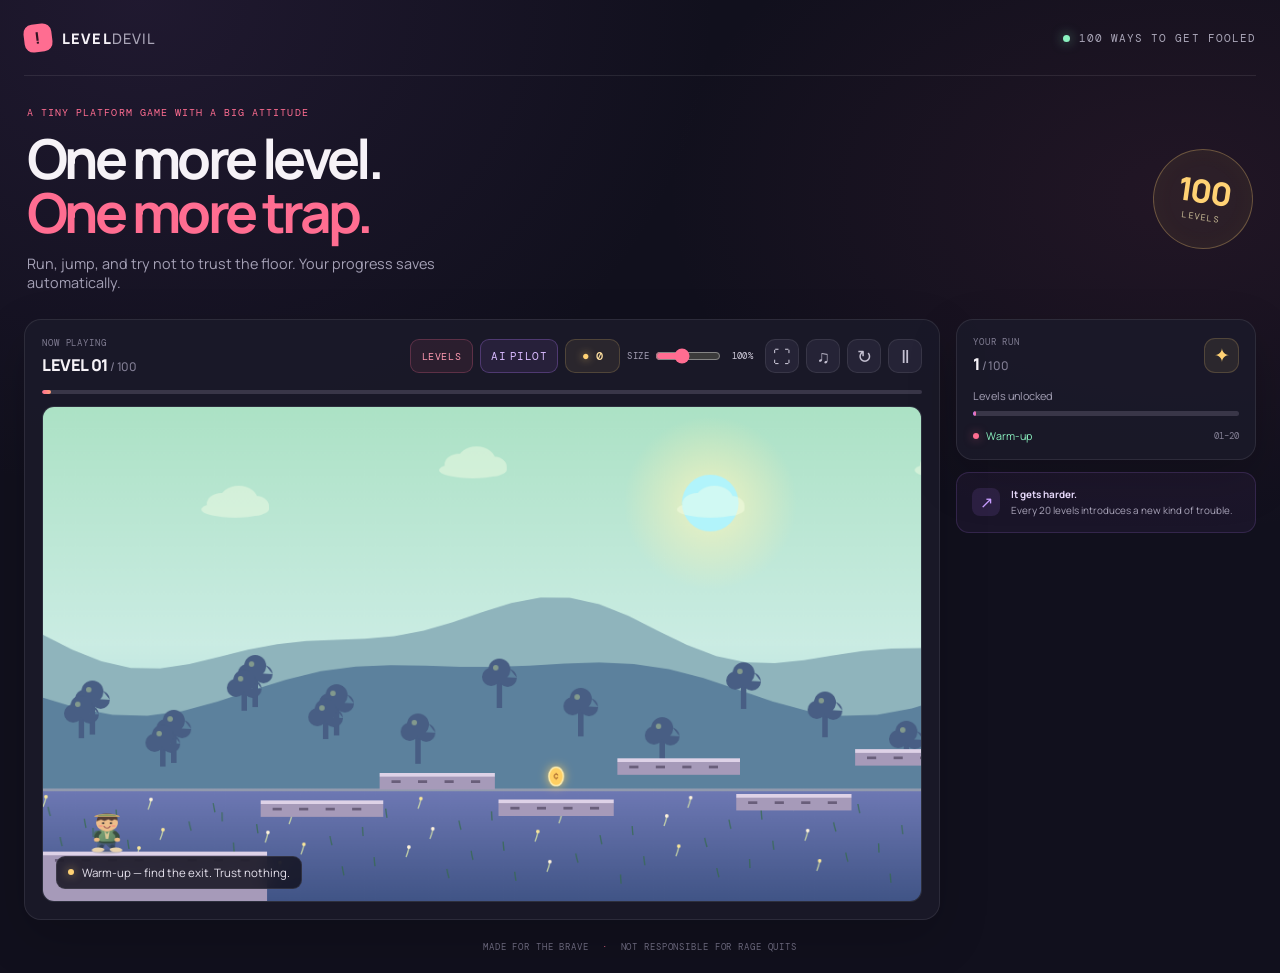
==== commit 6d9b73b8: "Add per-level music and mobile orientation controls Add distinct nature palettes and an original pro" ====
--- a/index.html
+++ b/index.html
@@ -9,7 +9,7 @@
       content="Dodge the devil's traps, master 100 platforming levels, and make it to the exit."
     />
     <title>Level Devil — 100 trap-filled levels</title>
-    <link rel="stylesheet" href="style.css?v=3" />
+    <link rel="stylesheet" href="style.css?v=4" />
   </head>
   <body>
     <main class="app">
@@ -53,6 +53,8 @@
                 <output class="screen-size-label" id="screenSizeLabel" for="screenSizeInput">100%</output>
               </label>
               <button class="icon-button" id="fullscreenButton" type="button" aria-label="Enter fullscreen" title="Enter fullscreen">⛶</button>
+              <button class="icon-button mobile-only-button" id="rotateButton" type="button" aria-label="Rotate game to landscape" title="Rotate game to landscape">⤾</button>
+              <button class="icon-button" id="musicButton" type="button" aria-label="Start level music" title="Start level music">♫</button>
               <button class="icon-button" id="restartButton" type="button" aria-label="Restart level" title="Restart level">↻</button>
               <button class="icon-button" id="pauseButton" type="button" aria-label="Pause game" title="Pause game">Ⅱ</button>
             </div>
@@ -116,7 +118,7 @@
 
       <footer class="page-footer">MADE FOR THE BRAVE <span>·</span> NOT RESPONSIBLE FOR RAGE QUITS</footer>
     </main>
-    <script src="game.js?v=3"></script>
-    <script type="module" src="leaderboard.js?v=3"></script>
+    <script src="game.js?v=4"></script>
+    <script type="module" src="leaderboard.js?v=4"></script>
   </body>
 </html>
--- a/style.css
+++ b/style.css
@@ -236,6 +236,10 @@
   gap: 7px;
 }
 
+.mobile-only-button {
+  display: none !important;
+}
+
 .level-select-link,
 .back-link {
   display: inline-flex;
@@ -988,6 +992,10 @@
 }
 
 @media (hover: none) and (pointer: coarse) {
+  .mobile-only-button {
+    display: grid !important;
+  }
+
   .mobile-controls {
     display: flex;
     min-height: 76px;
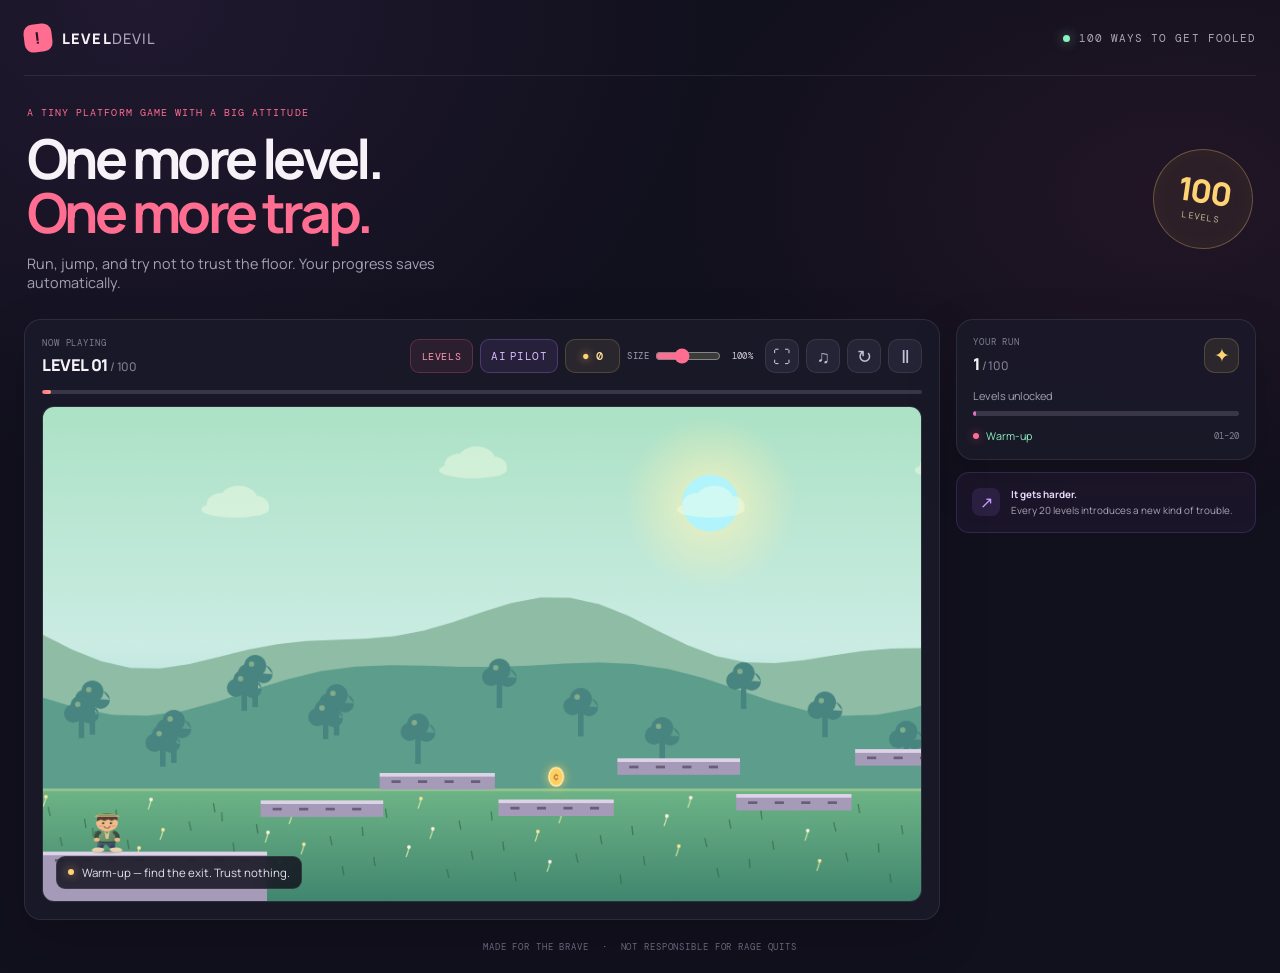
==== commit 998b1436: "Refine level scenery and AI fallback Give every stage more distinct nature colors, make melodies mor" ====
--- a/index.html
+++ b/index.html
@@ -118,7 +118,7 @@
 
       <footer class="page-footer">MADE FOR THE BRAVE <span>·</span> NOT RESPONSIBLE FOR RAGE QUITS</footer>
     </main>
-    <script src="game.js?v=4"></script>
+    <script src="game.js?v=5"></script>
     <script type="module" src="leaderboard.js?v=4"></script>
   </body>
 </html>
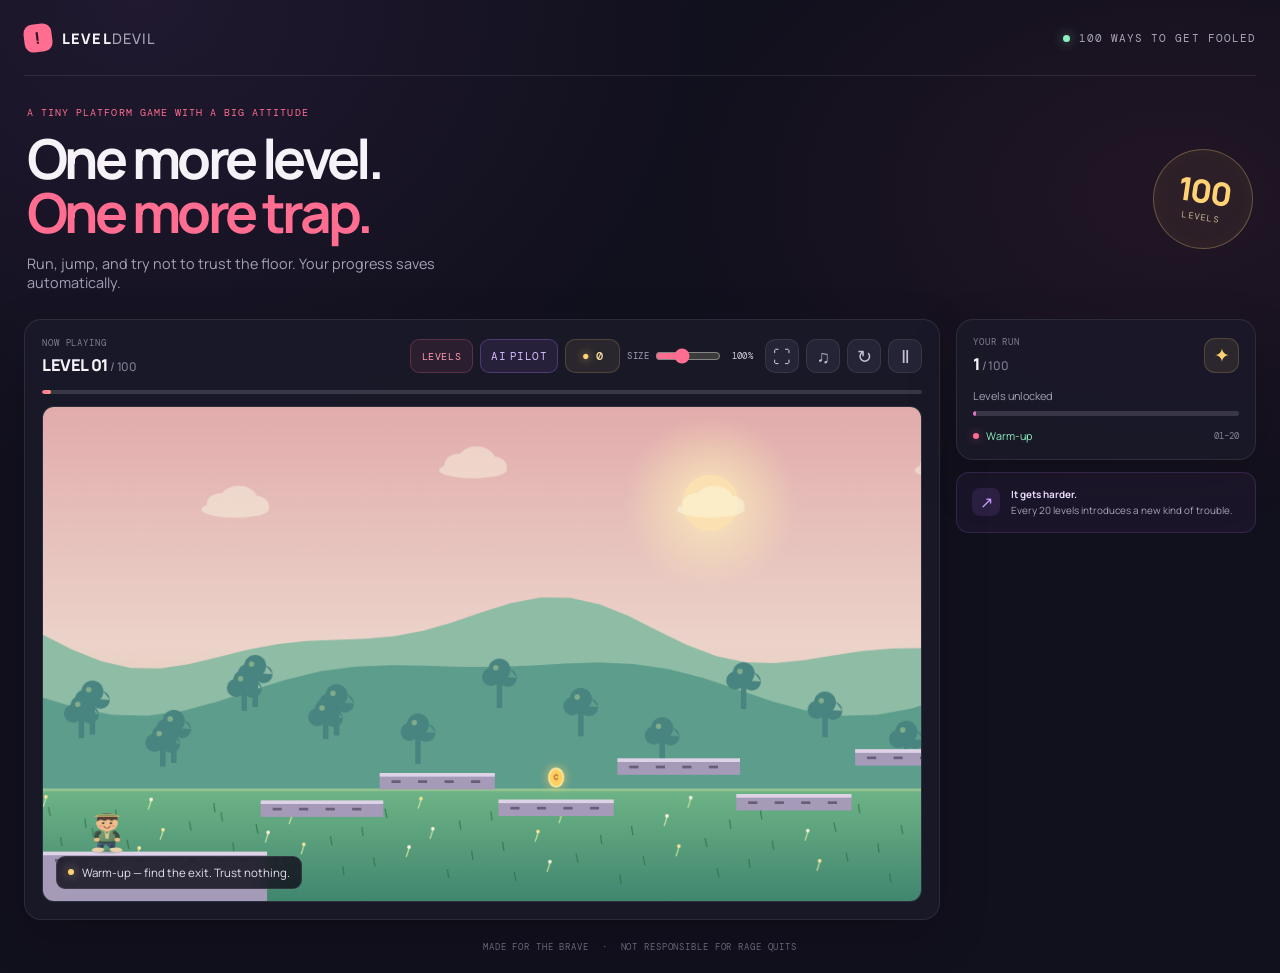
==== commit a7bf40bb: "Make all level backgrounds distinct Use a unique nature sky palette for each level and publish the u" ====
--- a/index.html
+++ b/index.html
@@ -118,7 +118,7 @@
 
       <footer class="page-footer">MADE FOR THE BRAVE <span>·</span> NOT RESPONSIBLE FOR RAGE QUITS</footer>
     </main>
-    <script src="game.js?v=5"></script>
+    <script src="game.js?v=6"></script>
     <script type="module" src="leaderboard.js?v=4"></script>
   </body>
 </html>
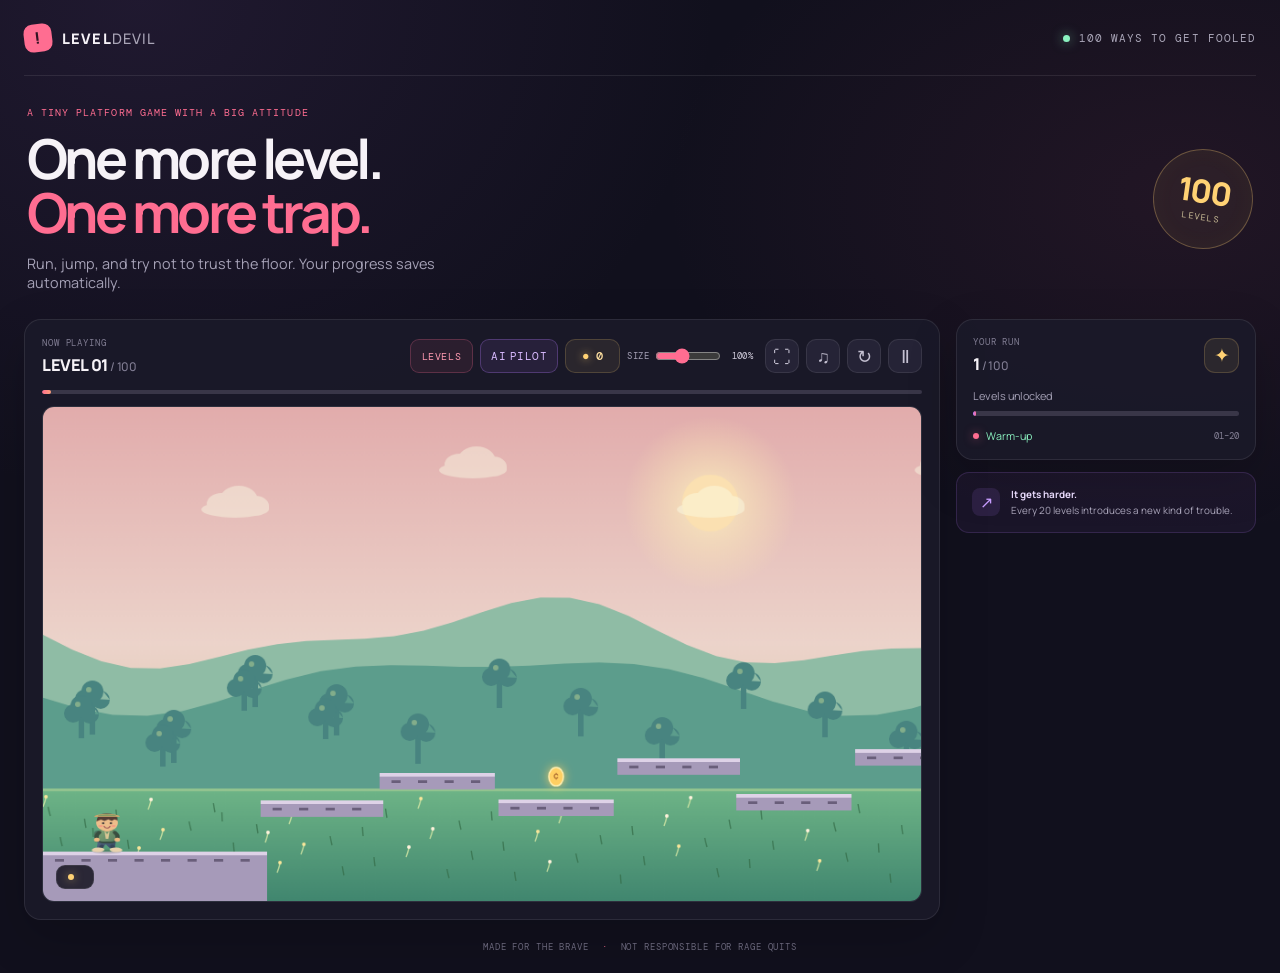
==== commit b7497e0e: "Remove level start hint from game screen Keep the stage clear during normal play and hide status bub" ====
--- a/index.html
+++ b/index.html
@@ -69,7 +69,7 @@
             <button class="icon-button stage-fullscreen-button" id="stageFullscreenButton" type="button" aria-label="Exit fullscreen" title="Exit fullscreen">↙</button>
             <div class="stage-message" id="stageMessage" aria-live="polite">
               <span class="message-dot"></span>
-              <span id="status">Find the exit. Trust nothing.</span>
+              <span id="status"></span>
             </div>
           </div>
 
@@ -118,7 +118,7 @@
 
       <footer class="page-footer">MADE FOR THE BRAVE <span>·</span> NOT RESPONSIBLE FOR RAGE QUITS</footer>
     </main>
-    <script src="game.js?v=6"></script>
+    <script src="game.js?v=7"></script>
     <script type="module" src="leaderboard.js?v=4"></script>
   </body>
 </html>
